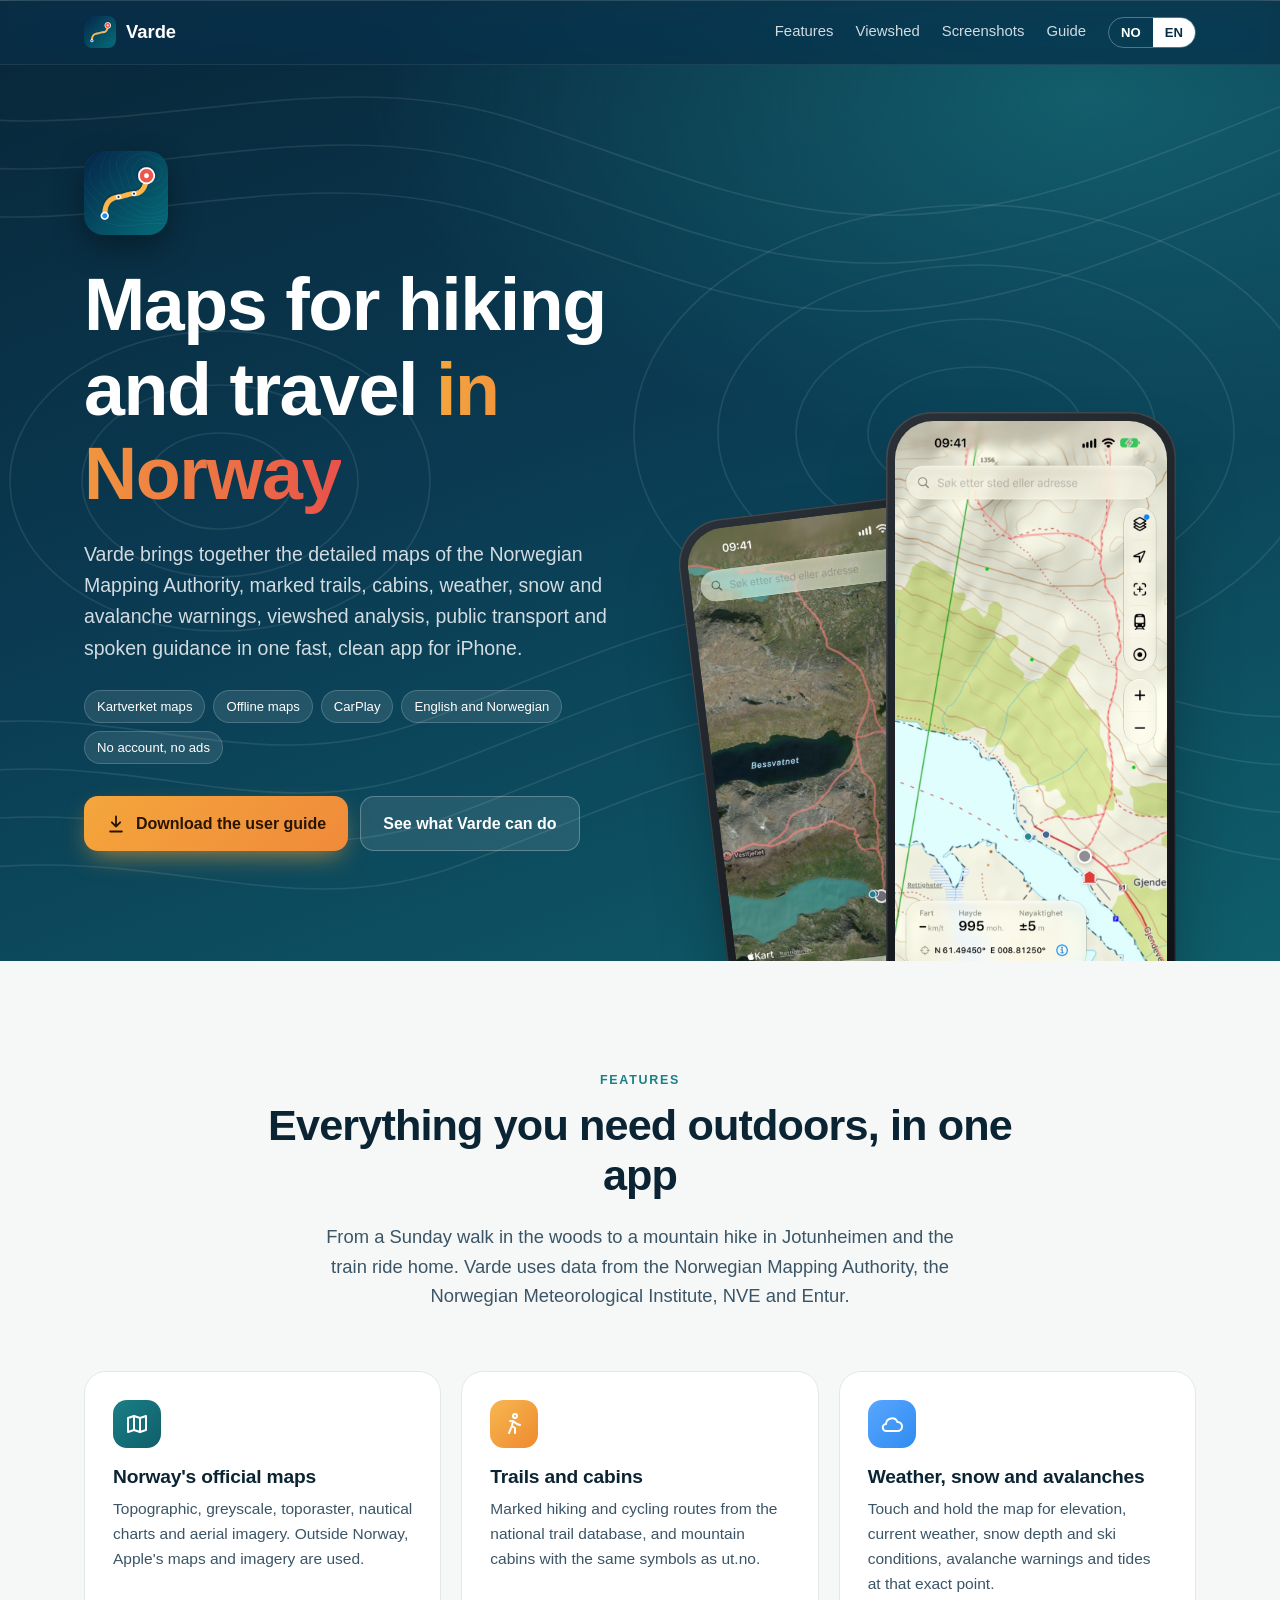
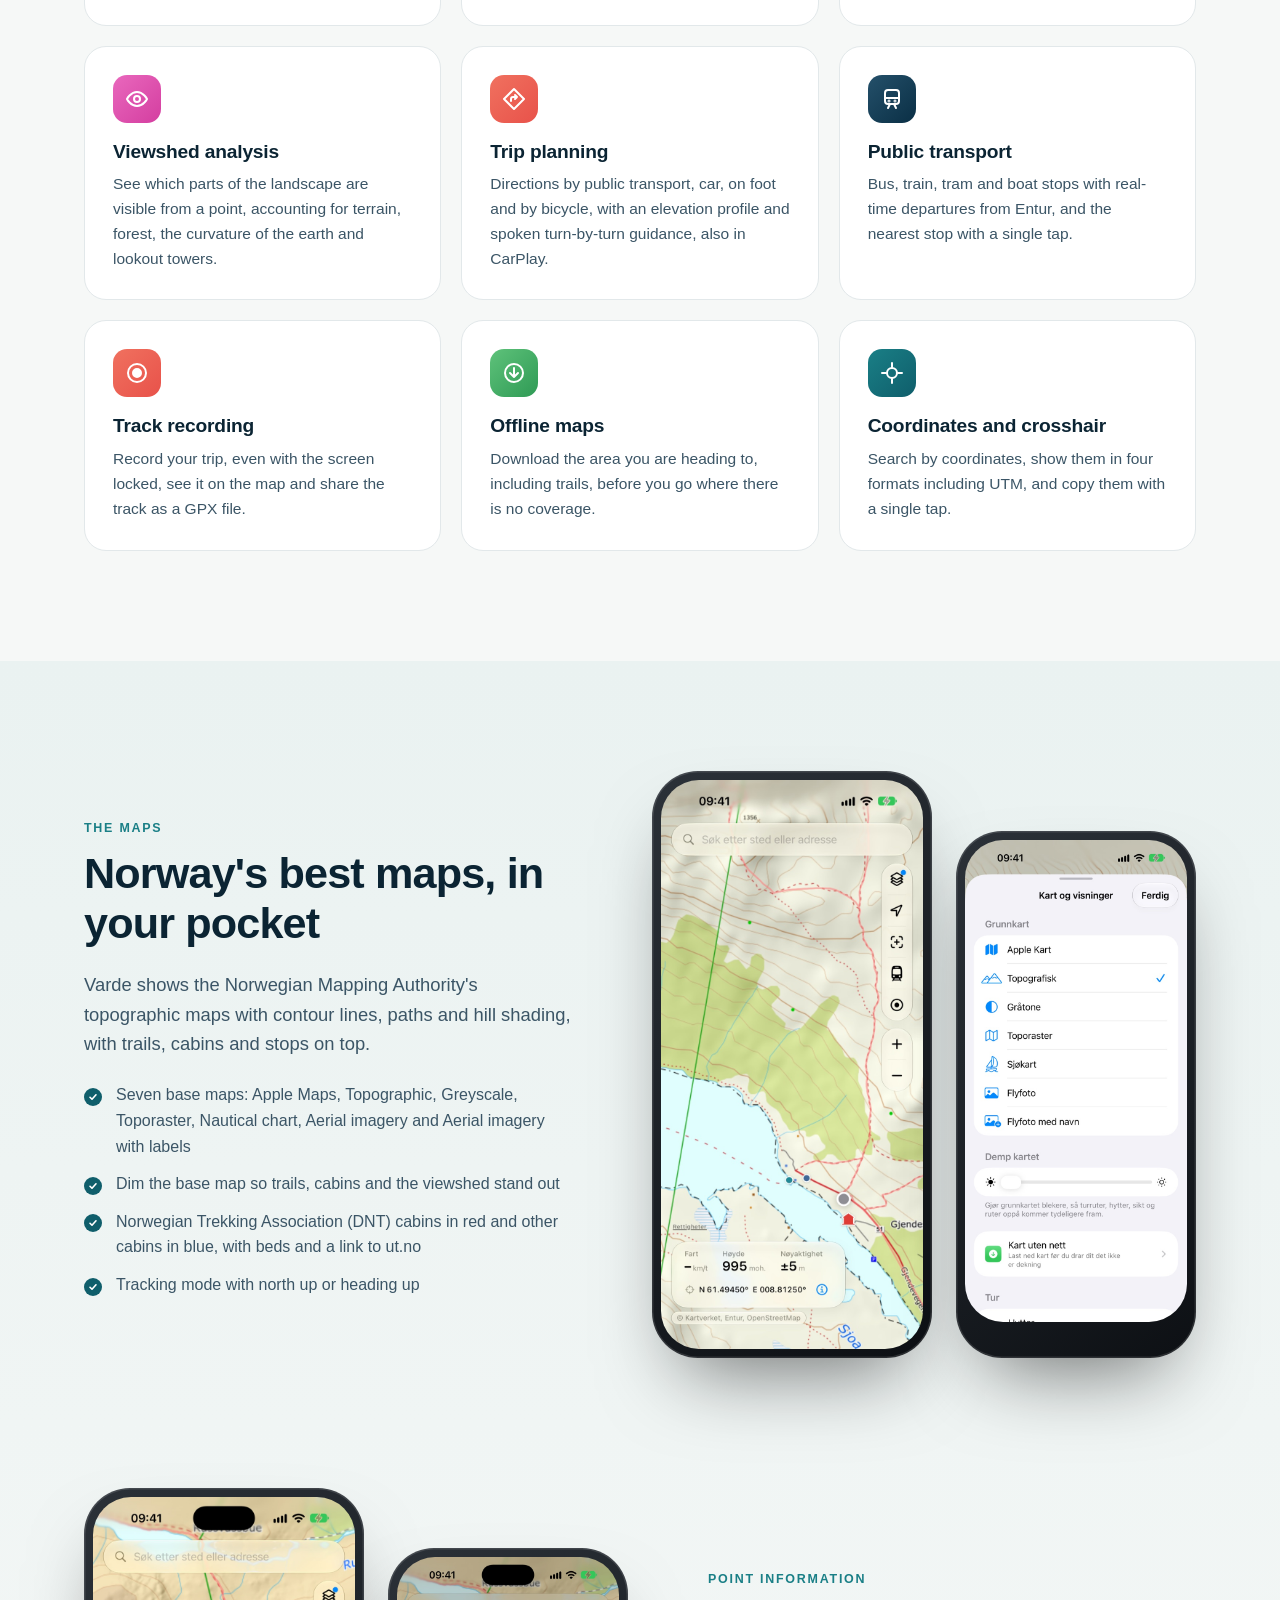
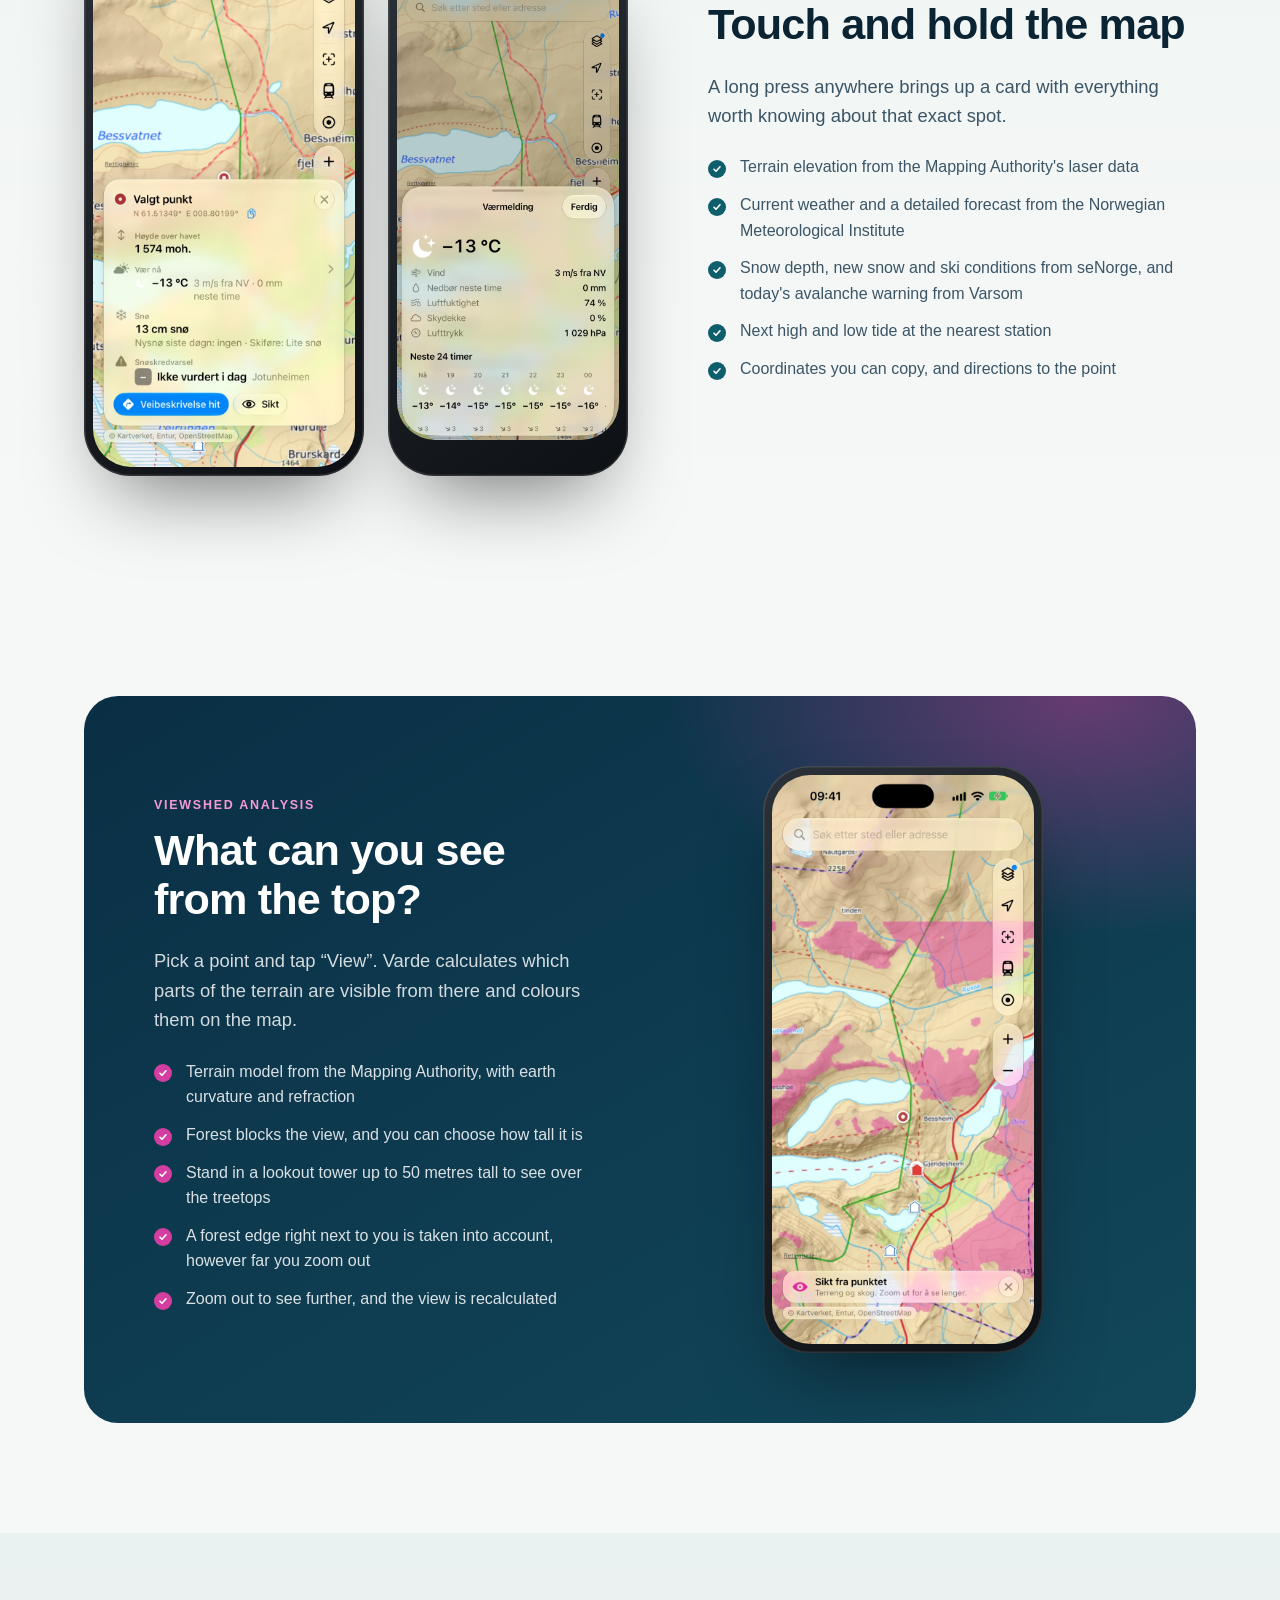
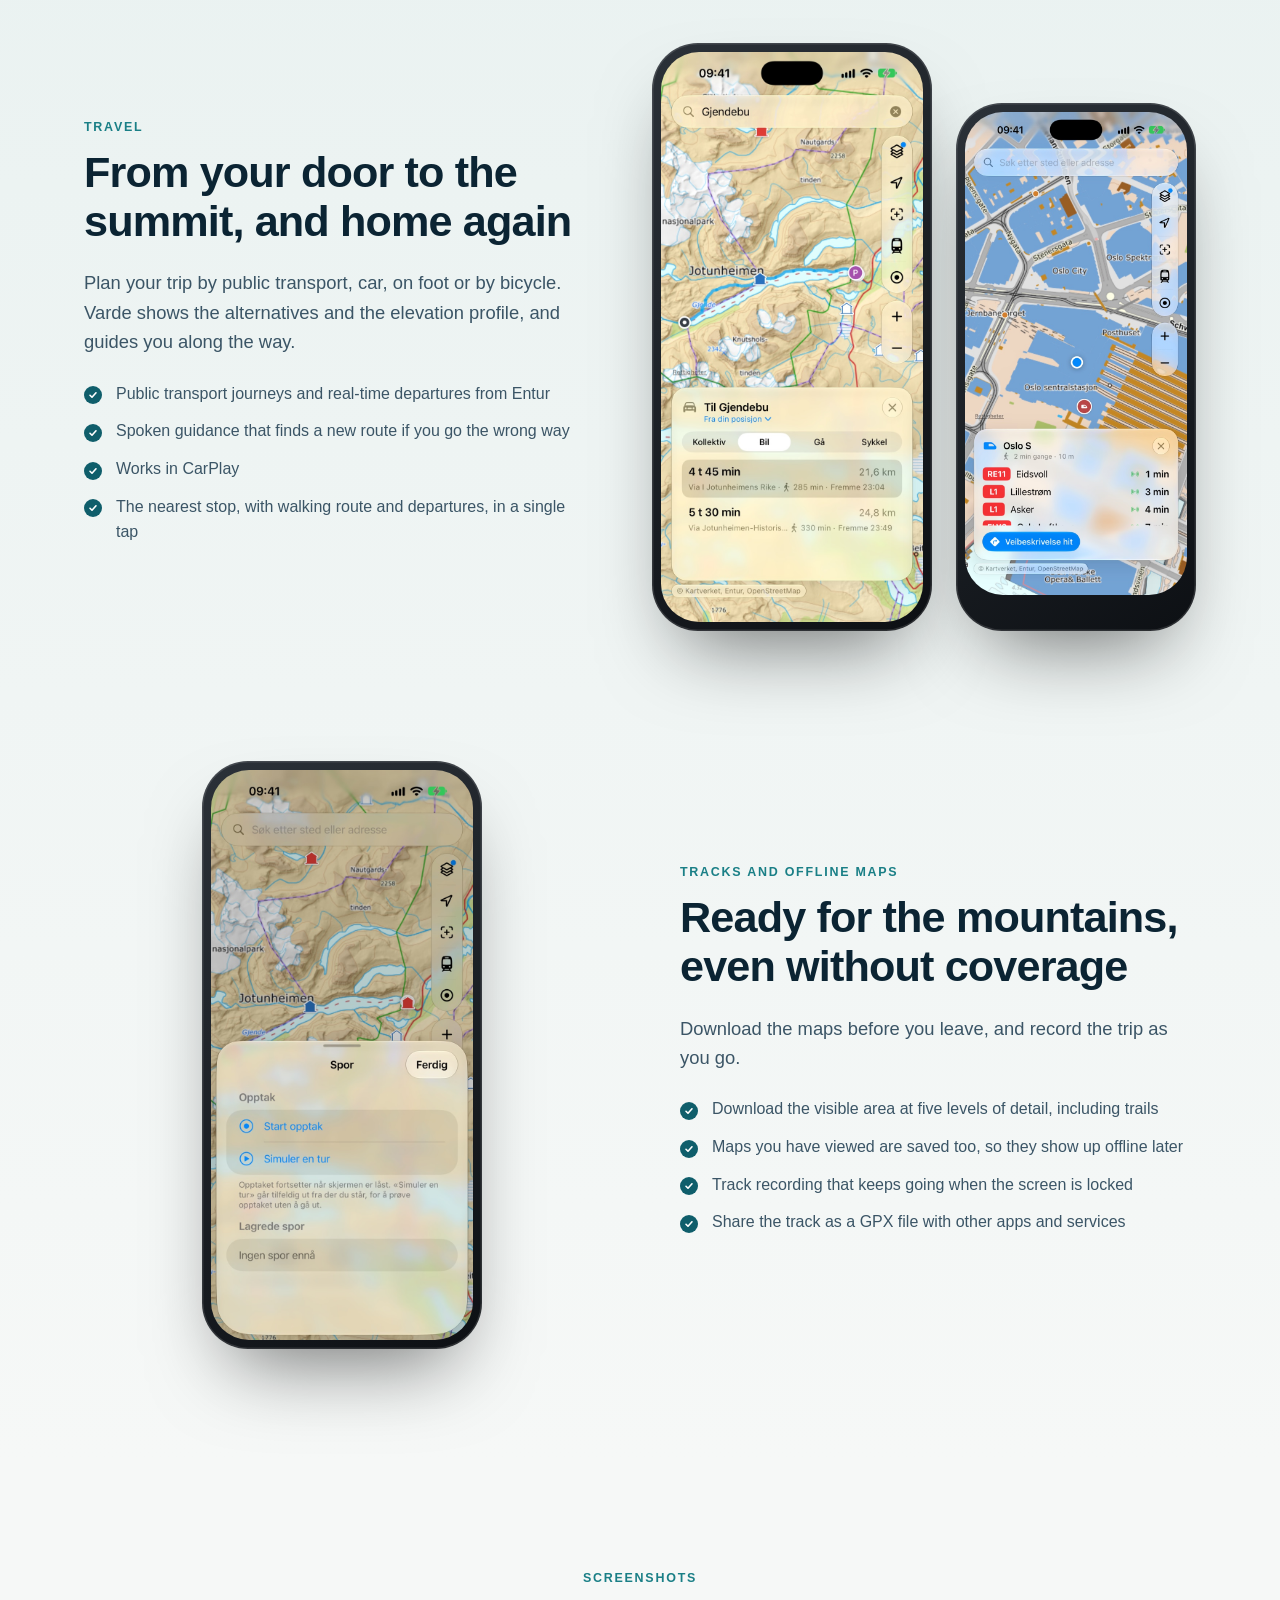
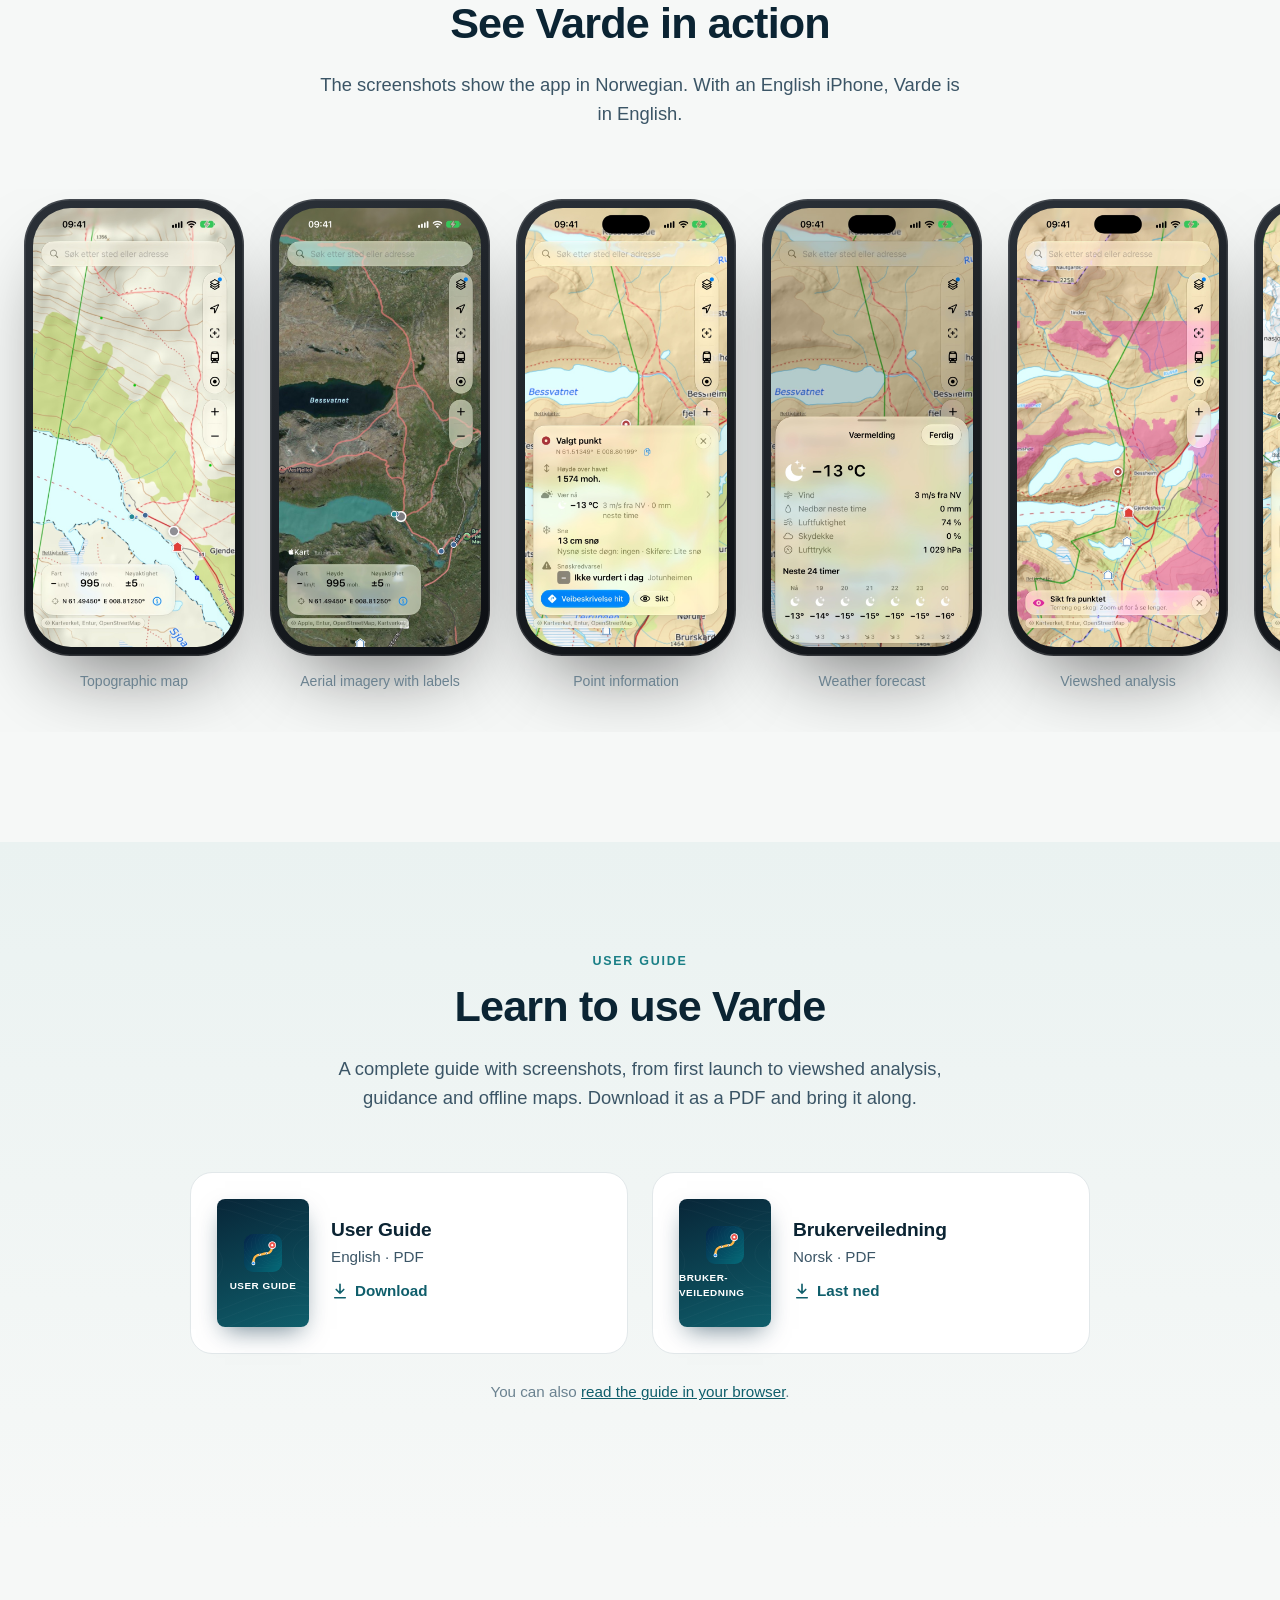
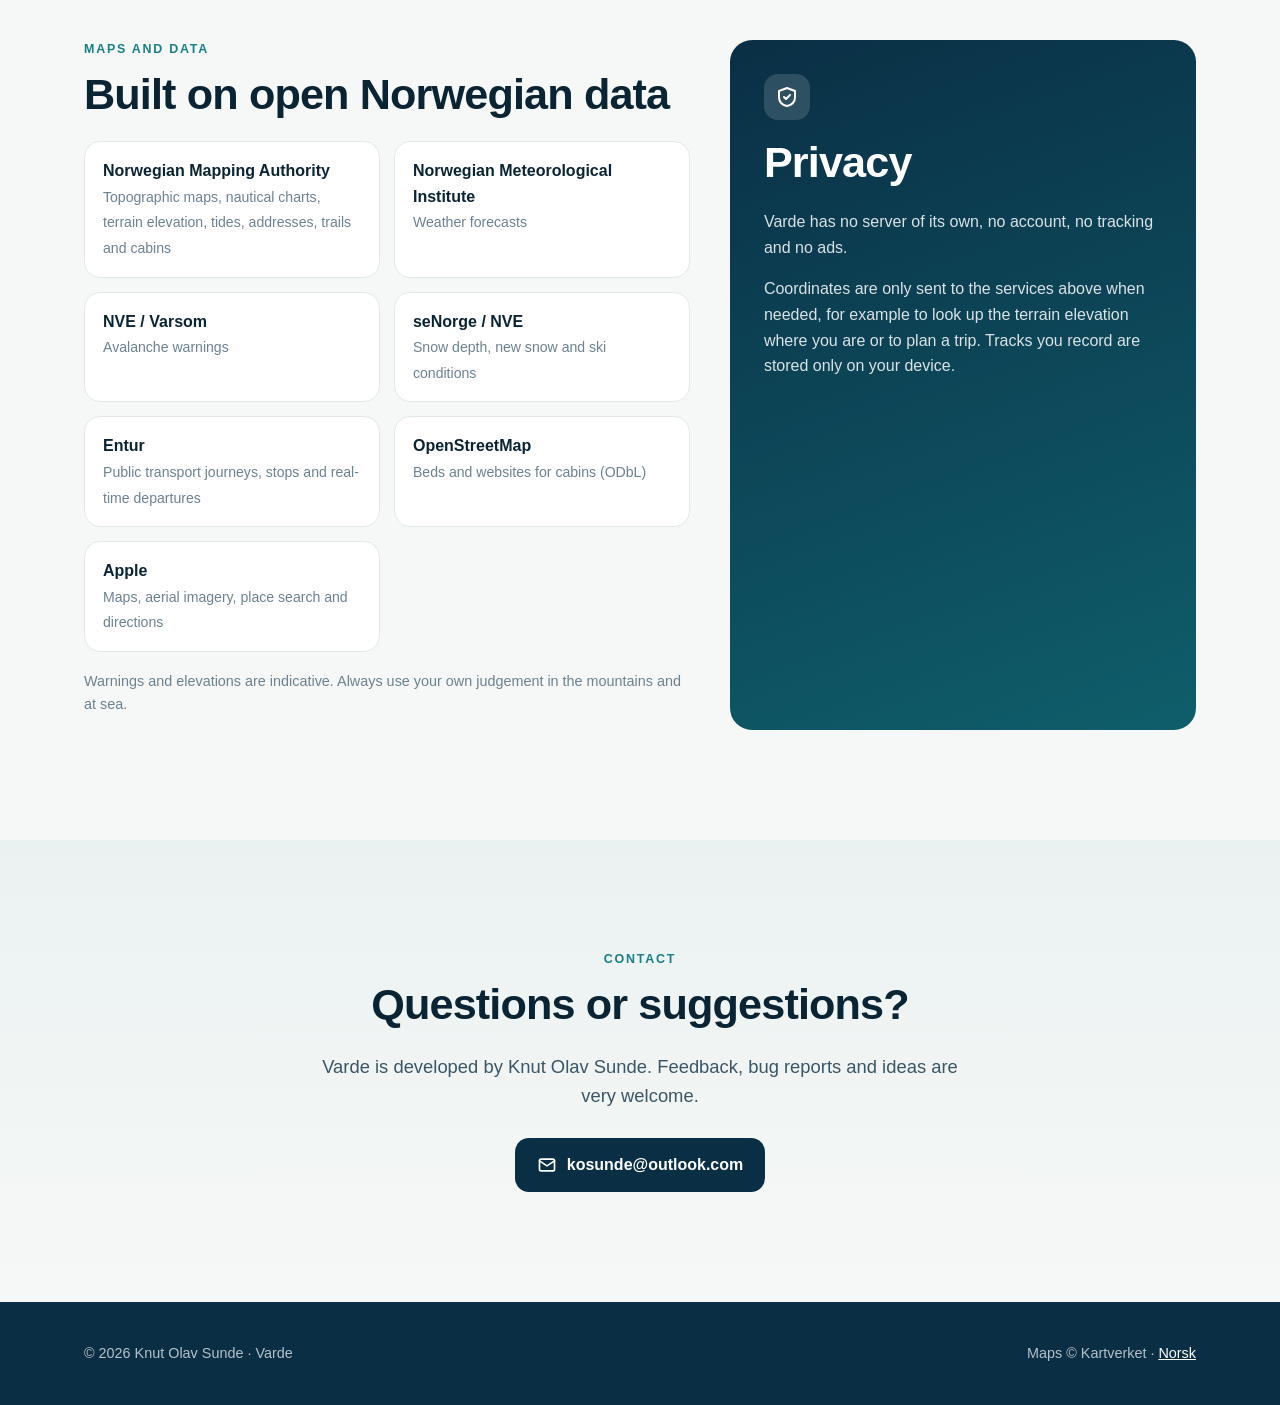
==== en/index.html @ a9fc6cce "Nettside for Varde med norsk og engelsk side og brukerveiledninger i PDF Co-Authored-By: Claude Opus" ====
<!doctype html>
<html lang="en">
<head>
  <meta charset="utf-8">
  <meta name="viewport" content="width=device-width, initial-scale=1">
  <title>Varde – maps for hiking and travel in Norway</title>
  <meta name="description" content="Varde is a map app for iPhone with the Norwegian Mapping Authority's topographic maps, trails, cabins, weather, snow, viewshed analysis, trip planning, track recording and offline maps.">
  <meta property="og:title" content="Varde – maps for hiking and travel in Norway">
  <meta property="og:description" content="Topographic maps, trails, cabins, weather, snow, viewshed analysis and trip planning in one app.">
  <meta property="og:image" content="../assets/screens/map.jpg">
  <link rel="icon" href="../assets/icon-256.png">
  <link rel="apple-touch-icon" href="../assets/icon-256.png">
  <link rel="alternate" hreflang="nb" href="../">
  <link rel="alternate" hreflang="en" href="./">
  <link rel="stylesheet" href="../assets/style.css">
</head>
<body>

<nav class="nav">
  <div class="wrap">
    <a class="brand" href="#top"><img src="../assets/icon-256.png" alt="">Varde</a>
    <div class="nav-links">
      <a href="#features">Features</a>
      <a href="#viewshed">Viewshed</a>
      <a href="#screens">Screenshots</a>
      <a href="#guide" class="keep">Guide</a>
      <span class="lang" aria-label="Language"><a href="../" lang="nb" style="color:#fff;text-decoration:none">NO</a><span>EN</span></span>
    </div>
  </div>
</nav>

<header class="hero" id="top">
  <div class="wrap">
    <div class="hero-text">
      <img class="hero-icon" src="../assets/icon-256.png" alt="The Varde icon">
      <h1>Maps for hiking and travel <span class="accent">in Norway</span></h1>
      <p class="lead">Varde brings together the detailed maps of the Norwegian Mapping Authority, marked trails, cabins, weather, snow and avalanche warnings, viewshed analysis, public transport and spoken guidance in one fast, clean app for iPhone.</p>
      <div class="badges">
        <span class="badge">Kartverket maps</span><span class="badge">Offline maps</span><span class="badge">CarPlay</span><span class="badge">English and Norwegian</span><span class="badge">No account, no ads</span>
      </div>
      <div class="buttons">
        <a class="btn btn-primary" href="../guide/Varde-user-guide.pdf" download>
          <svg viewBox="0 0 24 24" fill="none" stroke="currentColor" stroke-width="2.2" stroke-linecap="round" stroke-linejoin="round"><path d="M12 3v12M7 10l5 5 5-5M5 21h14"/></svg>
          Download the user guide
        </a>
        <a class="btn btn-ghost" href="#features">See what Varde can do</a>
      </div>
    </div>
    <div class="hero-phones" aria-hidden="true">
      <div class="phone"><img src="../assets/screens/aerial.jpg" alt=""></div>
      <div class="phone"><img src="../assets/screens/map.jpg" alt=""></div>
    </div>
  </div>
</header>

<main>

<section id="features">
  <div class="wrap">
    <div class="section-head reveal">
      <div class="eyebrow">Features</div>
      <h2>Everything you need outdoors, in one app</h2>
      <p class="lead">From a Sunday walk in the woods to a mountain hike in Jotunheimen and the train ride home. Varde uses data from the Norwegian Mapping Authority, the Norwegian Meteorological Institute, NVE and Entur.</p>
    </div>
    <div class="features">
      <div class="feature reveal">
        <div class="ico c-teal"><svg viewBox="0 0 24 24" fill="none" stroke="currentColor" stroke-width="2" stroke-linecap="round" stroke-linejoin="round"><path d="M9 4 3 6v14l6-2 6 2 6-2V4l-6 2-6-2z"/><path d="M9 4v14M15 6v14"/></svg></div>
        <h3>Norway's official maps</h3>
        <p>Topographic, greyscale, toporaster, nautical charts and aerial imagery. Outside Norway, Apple's maps and imagery are used.</p>
      </div>
      <div class="feature reveal">
        <div class="ico c-orange"><svg viewBox="0 0 24 24" fill="none" stroke="currentColor" stroke-width="2" stroke-linecap="round" stroke-linejoin="round"><circle cx="13" cy="4" r="2"/><path d="m7 21 3-7 3 2v5M10 14l1-5 4 3 3 1M8 9l3 0"/></svg></div>
        <h3>Trails and cabins</h3>
        <p>Marked hiking and cycling routes from the national trail database, and mountain cabins with the same symbols as ut.no.</p>
      </div>
      <div class="feature reveal">
        <div class="ico c-blue"><svg viewBox="0 0 24 24" fill="none" stroke="currentColor" stroke-width="2" stroke-linecap="round" stroke-linejoin="round"><path d="M17.5 19a4.5 4.5 0 0 0 0-9 6 6 0 0 0-11.5 2A3.5 3.5 0 0 0 6.5 19z"/></svg></div>
        <h3>Weather, snow and avalanches</h3>
        <p>Touch and hold the map for elevation, current weather, snow depth and ski conditions, avalanche warnings and tides at that exact point.</p>
      </div>
      <div class="feature reveal">
        <div class="ico c-magenta"><svg viewBox="0 0 24 24" fill="none" stroke="currentColor" stroke-width="2" stroke-linecap="round" stroke-linejoin="round"><path d="M2 12s3.5-7 10-7 10 7 10 7-3.5 7-10 7S2 12 2 12z"/><circle cx="12" cy="12" r="3"/></svg></div>
        <h3>Viewshed analysis</h3>
        <p>See which parts of the landscape are visible from a point, accounting for terrain, forest, the curvature of the earth and lookout towers.</p>
      </div>
      <div class="feature reveal">
        <div class="ico c-coral"><svg viewBox="0 0 24 24" fill="none" stroke="currentColor" stroke-width="2" stroke-linecap="round" stroke-linejoin="round"><path d="M12 2 2 12l10 10 10-10z"/><path d="M9 14v-2a2 2 0 0 1 2-2h4M13 8l2 2-2 2"/></svg></div>
        <h3>Trip planning</h3>
        <p>Directions by public transport, car, on foot and by bicycle, with an elevation profile and spoken turn-by-turn guidance, also in CarPlay.</p>
      </div>
      <div class="feature reveal">
        <div class="ico c-deep"><svg viewBox="0 0 24 24" fill="none" stroke="currentColor" stroke-width="2" stroke-linecap="round" stroke-linejoin="round"><rect x="5" y="3" width="14" height="14" rx="3"/><path d="M5 11h14M8 21l2-4M16 21l-2-4"/><circle cx="9" cy="14" r=".5"/><circle cx="15" cy="14" r=".5"/></svg></div>
        <h3>Public transport</h3>
        <p>Bus, train, tram and boat stops with real-time departures from Entur, and the nearest stop with a single tap.</p>
      </div>
      <div class="feature reveal">
        <div class="ico c-coral"><svg viewBox="0 0 24 24" fill="none" stroke="currentColor" stroke-width="2" stroke-linecap="round" stroke-linejoin="round"><circle cx="12" cy="12" r="9"/><circle cx="12" cy="12" r="4" fill="currentColor"/></svg></div>
        <h3>Track recording</h3>
        <p>Record your trip, even with the screen locked, see it on the map and share the track as a GPX file.</p>
      </div>
      <div class="feature reveal">
        <div class="ico c-green"><svg viewBox="0 0 24 24" fill="none" stroke="currentColor" stroke-width="2" stroke-linecap="round" stroke-linejoin="round"><circle cx="12" cy="12" r="9"/><path d="M12 7v9M8 12l4 4 4-4"/></svg></div>
        <h3>Offline maps</h3>
        <p>Download the area you are heading to, including trails, before you go where there is no coverage.</p>
      </div>
      <div class="feature reveal">
        <div class="ico c-teal"><svg viewBox="0 0 24 24" fill="none" stroke="currentColor" stroke-width="2" stroke-linecap="round" stroke-linejoin="round"><path d="M12 2v4M12 18v4M2 12h4M18 12h4"/><circle cx="12" cy="12" r="5"/></svg></div>
        <h3>Coordinates and crosshair</h3>
        <p>Search by coordinates, show them in four formats including UTM, and copy them with a single tap.</p>
      </div>
    </div>
  </div>
</section>

<section class="tint">
  <div class="wrap">
    <div class="showcase reveal">
      <div>
        <div class="eyebrow">The maps</div>
        <h2>Norway's best maps, in your pocket</h2>
        <p class="lead">Varde shows the Norwegian Mapping Authority's topographic maps with contour lines, paths and hill shading, with trails, cabins and stops on top.</p>
        <ul>
          <li>Seven base maps: Apple Maps, Topographic, Greyscale, Toporaster, Nautical chart, Aerial imagery and Aerial imagery with labels</li>
          <li>Dim the base map so trails, cabins and the viewshed stand out</li>
          <li>Norwegian Trekking Association (DNT) cabins in red and other cabins in blue, with beds and a link to ut.no</li>
          <li>Tracking mode with north up or heading up</li>
        </ul>
      </div>
      <div class="showcase-media">
        <div class="phone"><img src="../assets/screens/map.jpg" alt="Topographic map of Gjende and Besseggen with trails and cabins" loading="lazy"></div>
        <div class="phone small"><img src="../assets/screens/settings.jpg" alt="Maps and views with the choice of base map" loading="lazy"></div>
      </div>
    </div>

    <div class="showcase flip reveal">
      <div>
        <div class="eyebrow">Point information</div>
        <h2>Touch and hold the map</h2>
        <p class="lead">A long press anywhere brings up a card with everything worth knowing about that exact spot.</p>
        <ul>
          <li>Terrain elevation from the Mapping Authority's laser data</li>
          <li>Current weather and a detailed forecast from the Norwegian Meteorological Institute</li>
          <li>Snow depth, new snow and ski conditions from seNorge, and today's avalanche warning from Varsom</li>
          <li>Next high and low tide at the nearest station</li>
          <li>Coordinates you can copy, and directions to the point</li>
        </ul>
      </div>
      <div class="showcase-media">
        <div class="phone"><img src="../assets/screens/infocard.jpg" alt="Info card for a summit with elevation, weather and snow" loading="lazy"></div>
        <div class="phone small"><img src="../assets/screens/forecast.jpg" alt="Detailed weather forecast" loading="lazy"></div>
      </div>
    </div>
  </div>
</section>

<section id="viewshed">
  <div class="wrap">
    <div class="spotlight reveal">
      <div class="showcase">
        <div>
          <div class="eyebrow">Viewshed analysis</div>
          <h2>What can you see from the top?</h2>
          <p class="lead">Pick a point and tap “View”. Varde calculates which parts of the terrain are visible from there and colours them on the map.</p>
          <ul>
            <li>Terrain model from the Mapping Authority, with earth curvature and refraction</li>
            <li>Forest blocks the view, and you can choose how tall it is</li>
            <li>Stand in a lookout tower up to 50 metres tall to see over the treetops</li>
            <li>A forest edge right next to you is taken into account, however far you zoom out</li>
            <li>Zoom out to see further, and the view is recalculated</li>
          </ul>
        </div>
        <div class="showcase-media">
          <div class="phone"><img src="../assets/screens/viewshed.jpg" alt="Viewshed from a summit by Gjende, visible area in magenta" loading="lazy"></div>
        </div>
      </div>
    </div>
  </div>
</section>

<section class="tint">
  <div class="wrap">
    <div class="showcase reveal">
      <div>
        <div class="eyebrow">Travel</div>
        <h2>From your door to the summit, and home again</h2>
        <p class="lead">Plan your trip by public transport, car, on foot or by bicycle. Varde shows the alternatives and the elevation profile, and guides you along the way.</p>
        <ul>
          <li>Public transport journeys and real-time departures from Entur</li>
          <li>Spoken guidance that finds a new route if you go the wrong way</li>
          <li>Works in CarPlay</li>
          <li>The nearest stop, with walking route and departures, in a single tap</li>
        </ul>
      </div>
      <div class="showcase-media">
        <div class="phone"><img src="../assets/screens/trip.jpg" alt="Directions to Gjendebu with two alternatives" loading="lazy"></div>
        <div class="phone small"><img src="../assets/screens/transit.jpg" alt="Real-time departures from Oslo Central Station" loading="lazy"></div>
      </div>
    </div>

    <div class="showcase flip reveal">
      <div>
        <div class="eyebrow">Tracks and offline maps</div>
        <h2>Ready for the mountains, even without coverage</h2>
        <p class="lead">Download the maps before you leave, and record the trip as you go.</p>
        <ul>
          <li>Download the visible area at five levels of detail, including trails</li>
          <li>Maps you have viewed are saved too, so they show up offline later</li>
          <li>Track recording that keeps going when the screen is locked</li>
          <li>Share the track as a GPX file with other apps and services</li>
        </ul>
      </div>
      <div class="showcase-media">
        <div class="phone"><img src="../assets/screens/tracks.jpg" alt="Tracks with recording and saved tracks" loading="lazy"></div>
      </div>
    </div>
  </div>
</section>

<section id="screens">
  <div class="section-head reveal wrap">
    <div class="eyebrow">Screenshots</div>
    <h2>See Varde in action</h2>
    <p class="lead">The screenshots show the app in Norwegian. With an English iPhone, Varde is in English.</p>
  </div>
  <div class="gallery">
    <figure><div class="phone"><img src="../assets/screens/map.jpg" alt="" loading="lazy"></div><figcaption>Topographic map</figcaption></figure>
    <figure><div class="phone"><img src="../assets/screens/aerial.jpg" alt="" loading="lazy"></div><figcaption>Aerial imagery with labels</figcaption></figure>
    <figure><div class="phone"><img src="../assets/screens/infocard.jpg" alt="" loading="lazy"></div><figcaption>Point information</figcaption></figure>
    <figure><div class="phone"><img src="../assets/screens/forecast.jpg" alt="" loading="lazy"></div><figcaption>Weather forecast</figcaption></figure>
    <figure><div class="phone"><img src="../assets/screens/viewshed.jpg" alt="" loading="lazy"></div><figcaption>Viewshed analysis</figcaption></figure>
    <figure><div class="phone"><img src="../assets/screens/trip.jpg" alt="" loading="lazy"></div><figcaption>Directions</figcaption></figure>
    <figure><div class="phone"><img src="../assets/screens/transit.jpg" alt="" loading="lazy"></div><figcaption>Real-time departures</figcaption></figure>
    <figure><div class="phone"><img src="../assets/screens/tracks.jpg" alt="" loading="lazy"></div><figcaption>Tracks</figcaption></figure>
    <figure><div class="phone"><img src="../assets/screens/settings.jpg" alt="" loading="lazy"></div><figcaption>Maps and views</figcaption></figure>
  </div>
</section>

<section id="guide" class="tint">
  <div class="wrap">
    <div class="section-head reveal">
      <div class="eyebrow">User guide</div>
      <h2>Learn to use Varde</h2>
      <p class="lead">A complete guide with screenshots, from first launch to viewshed analysis, guidance and offline maps. Download it as a PDF and bring it along.</p>
    </div>
    <div class="guides reveal">
      <a class="guide-card" href="../guide/Varde-user-guide.pdf" download>
        <div class="guide-cover"><img src="../assets/icon-256.png" alt="">USER GUIDE</div>
        <div>
          <h3>User Guide</h3>
          <p>English · PDF</p>
          <span class="dl"><svg viewBox="0 0 24 24" fill="none" stroke="currentColor" stroke-width="2.2" stroke-linecap="round" stroke-linejoin="round"><path d="M12 3v12M7 10l5 5 5-5M5 21h14"/></svg>Download</span>
        </div>
      </a>
      <a class="guide-card" href="../guide/Varde-brukerveiledning.pdf" download lang="nb">
        <div class="guide-cover"><img src="../assets/icon-256.png" alt="">BRUKER&shy;VEILEDNING</div>
        <div>
          <h3>Brukerveiledning</h3>
          <p>Norsk · PDF</p>
          <span class="dl"><svg viewBox="0 0 24 24" fill="none" stroke="currentColor" stroke-width="2.2" stroke-linecap="round" stroke-linejoin="round"><path d="M12 3v12M7 10l5 5 5-5M5 21h14"/></svg>Last ned</span>
        </div>
      </a>
    </div>
    <p class="guide-online">You can also <a href="../guide/user-guide.html">read the guide in your browser</a>.</p>
  </div>
</section>

<section>
  <div class="wrap split">
    <div class="reveal">
      <div class="eyebrow">Maps and data</div>
      <h2>Built on open Norwegian data</h2>
      <div class="sources">
        <a class="source" href="https://www.kartverket.no/en"><strong>Norwegian Mapping Authority</strong><span>Topographic maps, nautical charts, terrain elevation, tides, addresses, trails and cabins</span></a>
        <a class="source" href="https://www.met.no/en"><strong>Norwegian Meteorological Institute</strong><span>Weather forecasts</span></a>
        <a class="source" href="https://www.varsom.no/en/"><strong>NVE / Varsom</strong><span>Avalanche warnings</span></a>
        <a class="source" href="https://www.senorge.no"><strong>seNorge / NVE</strong><span>Snow depth, new snow and ski conditions</span></a>
        <a class="source" href="https://www.entur.no"><strong>Entur</strong><span>Public transport journeys, stops and real-time departures</span></a>
        <a class="source" href="https://www.openstreetmap.org/copyright"><strong>OpenStreetMap</strong><span>Beds and websites for cabins (ODbL)</span></a>
        <a class="source" href="https://www.apple.com/legal/internet-services/maps/"><strong>Apple</strong><span>Maps, aerial imagery, place search and directions</span></a>
      </div>
      <p class="note">Warnings and elevations are indicative. Always use your own judgement in the mountains and at sea.</p>
    </div>
    <div class="privacy reveal">
      <div class="shield"><svg viewBox="0 0 24 24" fill="none" stroke="currentColor" stroke-width="2" stroke-linecap="round" stroke-linejoin="round"><path d="M12 3 4 6v6c0 5 3.5 8 8 9 4.5-1 8-4 8-9V6z"/><path d="m9 12 2 2 4-4"/></svg></div>
      <h2>Privacy</h2>
      <p>Varde has no server of its own, no account, no tracking and no ads.</p>
      <p>Coordinates are only sent to the services above when needed, for example to look up the terrain elevation where you are or to plan a trip. Tracks you record are stored only on your device.</p>
    </div>
  </div>
</section>

<section class="tint contact">
  <div class="wrap reveal">
    <div class="eyebrow">Contact</div>
    <h2>Questions or suggestions?</h2>
    <p class="lead" style="margin:0 auto">Varde is developed by Knut Olav Sunde. Feedback, bug reports and ideas are very welcome.</p>
    <div class="buttons">
      <a class="btn btn-dark" href="mailto:kosunde@outlook.com?subject=Varde">
        <svg viewBox="0 0 24 24" fill="none" stroke="currentColor" stroke-width="2" stroke-linecap="round" stroke-linejoin="round"><rect x="3" y="5" width="18" height="14" rx="2"/><path d="m3 7 9 6 9-6"/></svg>
        kosunde@outlook.com
      </a>
    </div>
  </div>
</section>

</main>

<footer>
  <div class="wrap">
    <span>© 2026 Knut Olav Sunde · Varde</span>
    <span>Maps © Kartverket · <a href="../">Norsk</a></span>
  </div>
</footer>

<script>
  // Fades the sections in as they scroll into view
  const observer = new IntersectionObserver(entries => {
    for (const entry of entries) {
      if (entry.isIntersecting) { entry.target.classList.add('visible'); observer.unobserve(entry.target); }
    }
  }, { threshold: 0.12 });
  document.querySelectorAll('.reveal').forEach(el => observer.observe(el));
</script>
</body>
</html>
---- assets/style.css ----
/* Varde – nettside. Fargene er hentet fra appikonet. */
:root {
  --ink: #0b2433;
  --ink-soft: #3b5566;
  --muted: #6b8290;
  --deep: #0a2f45;
  --teal: #0f5e6b;
  --teal-light: #1a7f86;
  --orange: #f4a63c;
  --coral: #e8524a;
  --blue: #2f8cf0;
  --magenta: #d43ea0;
  --paper: #f6f8f7;
  --card: #ffffff;
  --line: #e2e8ea;
  --radius: 22px;
  --shadow: 0 18px 50px -18px rgba(10, 47, 69, 0.35);
  --max: 1160px;
  color-scheme: light;
}

* { box-sizing: border-box; }
html { scroll-behavior: smooth; }
body {
  margin: 0;
  font-family: -apple-system, BlinkMacSystemFont, "SF Pro Text", "Segoe UI", Inter, Roboto, "Helvetica Neue", Arial, sans-serif;
  color: var(--ink);
  background: var(--paper);
  line-height: 1.6;
  -webkit-font-smoothing: antialiased;
}
img { max-width: 100%; display: block; }
a { color: var(--teal); }
h1, h2, h3 { font-family: -apple-system, BlinkMacSystemFont, "SF Pro Display", "Segoe UI", Inter, sans-serif; line-height: 1.15; letter-spacing: -0.02em; margin: 0 0 0.5em; }
h2 { font-size: clamp(1.9rem, 3.4vw, 2.7rem); }
h3 { font-size: 1.2rem; letter-spacing: -0.01em; }
p { margin: 0 0 1em; }
.wrap { max-width: var(--max); margin: 0 auto; padding: 0 24px; }
.eyebrow { text-transform: uppercase; letter-spacing: 0.14em; font-size: 0.78rem; font-weight: 700; color: var(--teal-light); margin-bottom: 0.8em; }
.lead { font-size: 1.15rem; color: var(--ink-soft); max-width: 640px; }

/* Navigasjon */
.nav {
  position: sticky; top: 0; z-index: 10;
  backdrop-filter: saturate(180%) blur(18px);
  -webkit-backdrop-filter: saturate(180%) blur(18px);
  background: rgba(10, 47, 69, 0.72);
  border-bottom: 1px solid rgba(255, 255, 255, 0.08);
}
.nav .wrap { display: flex; align-items: center; gap: 28px; height: 64px; }
.brand { display: flex; align-items: center; gap: 10px; color: #fff; text-decoration: none; font-weight: 700; font-size: 1.15rem; }
.brand img { width: 32px; height: 32px; border-radius: 8px; }
.nav-links { display: flex; gap: 22px; margin-left: auto; align-items: center; }
.nav-links a { color: rgba(255, 255, 255, 0.82); text-decoration: none; font-size: 0.93rem; font-weight: 500; }
.nav-links a:hover { color: #fff; }
.lang { display: inline-flex; border: 1px solid rgba(255, 255, 255, 0.3); border-radius: 999px; overflow: hidden; }
.lang a, .lang span { padding: 4px 12px; font-size: 0.82rem; font-weight: 600; }
.lang span { background: #fff; color: var(--deep); }
@media (max-width: 760px) { .nav-links > a:not(.keep) { display: none; } }

/* Toppseksjon */
.hero {
  position: relative; overflow: hidden; color: #fff;
  background:
    url("contours.svg") center / cover no-repeat,
    radial-gradient(1200px 600px at 85% 10%, rgba(26, 127, 134, 0.55), transparent 60%),
    linear-gradient(160deg, #082638 0%, #0a3a52 45%, #0f5e6b 100%);
  margin-top: -64px; padding: 150px 0 0;
}
.hero .wrap { display: grid; grid-template-columns: 1.05fr 0.95fr; gap: 40px; align-items: end; }
.hero .wrap > * { min-width: 0; }
.hero h1 { font-size: clamp(2.6rem, 6vw, 4.6rem); margin-bottom: 0.3em; }
.hero h1 .accent { background: linear-gradient(90deg, var(--orange), var(--coral)); -webkit-background-clip: text; background-clip: text; color: transparent; }
.hero .lead { color: rgba(255, 255, 255, 0.82); font-size: 1.22rem; }
.hero-text { padding-bottom: 110px; }
.hero-icon { width: 84px; height: 84px; border-radius: 20px; box-shadow: 0 12px 30px rgba(0, 0, 0, 0.35); margin-bottom: 28px; }
.badges { display: flex; flex-wrap: wrap; gap: 8px; margin: 26px 0 32px; }
.badge { font-size: 0.82rem; padding: 5px 12px; border-radius: 999px; background: rgba(255, 255, 255, 0.1); border: 1px solid rgba(255, 255, 255, 0.18); }
.buttons { display: flex; flex-wrap: wrap; gap: 12px; }
.btn {
  display: inline-flex; align-items: center; gap: 10px; padding: 14px 22px; border-radius: 14px;
  font-weight: 650; text-decoration: none; font-size: 1rem; transition: transform 0.15s ease, box-shadow 0.15s ease;
}
.btn:hover { transform: translateY(-2px); }
.btn svg { width: 20px; height: 20px; flex: none; }
.btn-primary { background: linear-gradient(135deg, var(--orange), #f08a3a); color: #2a1500; box-shadow: 0 10px 26px -8px rgba(244, 166, 60, 0.7); }
.btn-ghost { background: rgba(255, 255, 255, 0.1); color: #fff; border: 1px solid rgba(255, 255, 255, 0.25); }
.btn-dark { background: var(--deep); color: #fff; }
.hero-phones { position: relative; height: 560px; }
.hero-phones .phone { position: absolute; bottom: -60px; width: 270px; }
.hero-phones .phone:nth-child(1) { left: 4%; transform: rotate(-7deg); bottom: -110px; }
.hero-phones .phone:nth-child(2) { right: 4%; width: 290px; z-index: 2; }
@media (max-width: 900px) {
  .hero .wrap { grid-template-columns: 1fr; }
  .hero-text { padding-bottom: 20px; }
  .hero-phones { height: 440px; }
  .hero-phones .phone { width: 210px; }
  .hero-phones .phone:nth-child(2) { width: 230px; right: 8%; }
}

/* Telefonramme rundt skjermbildene */
.phone {
  border-radius: 46px; padding: 9px; background: linear-gradient(145deg, #2b3138, #0d1014);
  box-shadow: 0 40px 80px -30px rgba(0, 0, 0, 0.55), inset 0 0 0 1.5px rgba(255, 255, 255, 0.12);
}
.phone img { border-radius: 38px; width: 100%; aspect-ratio: 1206 / 2622; object-fit: cover; background: #dde5e3; }

/* Seksjoner */
section { padding: 110px 0; }
.section-head { text-align: center; max-width: 760px; margin: 0 auto 60px; }
.section-head .lead { margin: 0 auto; }

/* Funksjoner */
.features { display: grid; grid-template-columns: repeat(3, 1fr); gap: 20px; }
.feature {
  background: var(--card); border: 1px solid var(--line); border-radius: var(--radius); padding: 28px;
  transition: transform 0.2s ease, box-shadow 0.2s ease;
}
.feature:hover { transform: translateY(-4px); box-shadow: var(--shadow); }
.feature .ico { width: 48px; height: 48px; border-radius: 14px; display: grid; place-items: center; margin-bottom: 18px; color: #fff; }
.feature .ico svg { width: 24px; height: 24px; }
.feature p { color: var(--ink-soft); margin: 0; font-size: 0.97rem; }
.c-teal { background: linear-gradient(135deg, var(--teal-light), var(--teal)); }
.c-orange { background: linear-gradient(135deg, #f7b752, #ee8a2e); }
.c-coral { background: linear-gradient(135deg, #f0715f, var(--coral)); }
.c-blue { background: linear-gradient(135deg, #59a6ff, var(--blue)); }
.c-magenta { background: linear-gradient(135deg, #e968bd, var(--magenta)); }
.c-green { background: linear-gradient(135deg, #5ec27a, #2f9a55); }
.c-deep { background: linear-gradient(135deg, #24506a, var(--deep)); }
@media (max-width: 900px) { .features { grid-template-columns: 1fr 1fr; } }
@media (max-width: 600px) { .features { grid-template-columns: 1fr; } }

/* Utstilling: tekst og telefon side om side */
.showcase { display: grid; grid-template-columns: 1fr 1fr; gap: 80px; align-items: center; }
.showcase + .showcase { margin-top: 130px; }
.showcase.flip .showcase-media { order: -1; }
.showcase-media { display: flex; justify-content: center; gap: 24px; }
.showcase-media .phone { width: 280px; }
.showcase-media .phone.small { width: 240px; margin-top: 60px; }
.showcase ul { list-style: none; padding: 0; margin: 24px 0 0; }
.showcase li { position: relative; padding-left: 32px; margin-bottom: 12px; color: var(--ink-soft); }
.showcase li::before {
  content: ""; position: absolute; left: 0; top: 0.35em; width: 18px; height: 18px; border-radius: 50%;
  background: var(--teal) url("data:image/svg+xml,%3Csvg xmlns='http://www.w3.org/2000/svg' viewBox='0 0 24 24' fill='none' stroke='white' stroke-width='3.2' stroke-linecap='round' stroke-linejoin='round'%3E%3Cpath d='M6 12.5l4 4 8-9'/%3E%3C/svg%3E") center / 12px no-repeat;
}
.tint { background: linear-gradient(180deg, #eaf2f1 0%, var(--paper) 100%); }
@media (max-width: 900px) {
  .showcase { grid-template-columns: 1fr; gap: 40px; }
  .showcase.flip .showcase-media { order: 0; }
  .showcase-media .phone { width: 220px; }
  .showcase-media .phone.small { width: 190px; }
}

/* Siktanalyse fremhevet */
.spotlight {
  color: #fff; border-radius: 34px; padding: 70px; overflow: hidden; position: relative;
  background:
    radial-gradient(700px 400px at 90% 0%, rgba(212, 62, 160, 0.45), transparent 60%),
    linear-gradient(150deg, #0a2f45, #12475a);
}
.spotlight .showcase li { color: rgba(255, 255, 255, 0.85); }
.spotlight .showcase li::before { background-color: var(--magenta); }
.spotlight .lead { color: rgba(255, 255, 255, 0.82); }
.spotlight .eyebrow { color: #f59ad4; }
@media (max-width: 700px) { .spotlight { padding: 40px 24px; } }

/* Galleri */
.gallery { display: flex; gap: 26px; overflow-x: auto; padding: 10px 24px 40px; scroll-snap-type: x mandatory; scrollbar-width: thin; }
.gallery figure { margin: 0; flex: 0 0 220px; scroll-snap-align: center; }
.gallery figcaption { text-align: center; font-size: 0.88rem; color: var(--muted); margin-top: 14px; }

/* Brukerveiledning */
.guides { display: grid; grid-template-columns: 1fr 1fr; gap: 24px; max-width: 900px; margin: 0 auto; }
.guide-card {
  display: flex; gap: 22px; align-items: center; background: var(--card); border: 1px solid var(--line);
  border-radius: var(--radius); padding: 26px; text-decoration: none; color: inherit;
  transition: transform 0.2s ease, box-shadow 0.2s ease;
}
.guide-card:hover { transform: translateY(-4px); box-shadow: var(--shadow); }
.guide-cover {
  flex: none; width: 92px; height: 128px; border-radius: 8px; position: relative; overflow: hidden;
  background: url("contours.svg") center / 300% no-repeat, linear-gradient(160deg, #082638, #0f5e6b);
  box-shadow: 0 10px 24px -8px rgba(10, 47, 69, 0.6); display: flex; flex-direction: column; align-items: center; justify-content: center; gap: 6px;
  color: #fff; font-size: 0.62rem; font-weight: 700; letter-spacing: 0.05em;
}
.guide-cover img { width: 38px; height: 38px; border-radius: 9px; }
.guide-card h3 { margin-bottom: 4px; }
.guide-card p { margin: 0 0 10px; color: var(--ink-soft); font-size: 0.95rem; }
.guide-card .dl { font-weight: 650; color: var(--teal); display: inline-flex; gap: 6px; align-items: center; font-size: 0.95rem; }
.guide-card .dl svg { width: 18px; height: 18px; }
.guide-online { text-align: center; margin-top: 26px; color: var(--muted); font-size: 0.95rem; }
@media (max-width: 760px) { .guides { grid-template-columns: 1fr; } }

/* Kilder og personvern */
.split { display: grid; grid-template-columns: 1.3fr 1fr; gap: 40px; }
.sources { display: grid; grid-template-columns: 1fr 1fr; gap: 14px; }
.source { background: var(--card); border: 1px solid var(--line); border-radius: 16px; padding: 16px 18px; text-decoration: none; color: inherit; }
.source:hover { border-color: var(--teal-light); }
.source strong { display: block; }
.source span { font-size: 0.88rem; color: var(--muted); }
.privacy {
  background: linear-gradient(160deg, #0a2f45, #0f5e6b); color: #fff; border-radius: var(--radius); padding: 34px;
}
.privacy p { color: rgba(255, 255, 255, 0.85); }
.privacy .shield { width: 46px; height: 46px; border-radius: 14px; background: rgba(255, 255, 255, 0.14); display: grid; place-items: center; margin-bottom: 18px; }
.privacy .shield svg { width: 24px; height: 24px; }
.note { font-size: 0.9rem; color: var(--muted); margin-top: 18px; }
@media (max-width: 900px) { .split, .sources { grid-template-columns: 1fr; } }

/* Kontakt og bunn */
.contact { text-align: center; }
.contact .buttons { justify-content: center; margin-top: 28px; }
footer { background: var(--deep); color: rgba(255, 255, 255, 0.7); padding: 40px 0; font-size: 0.9rem; }
footer .wrap { display: flex; flex-wrap: wrap; gap: 16px; justify-content: space-between; align-items: center; }
footer a { color: #fff; }

/* Myk inntoning når seksjonene rulles fram */
.reveal { opacity: 0; transform: translateY(24px); transition: opacity 0.7s ease, transform 0.7s ease; }
.reveal.visible { opacity: 1; transform: none; }
@media (prefers-reduced-motion: reduce) {
  html { scroll-behavior: auto; }
  .reveal { opacity: 1; transform: none; transition: none; }
}
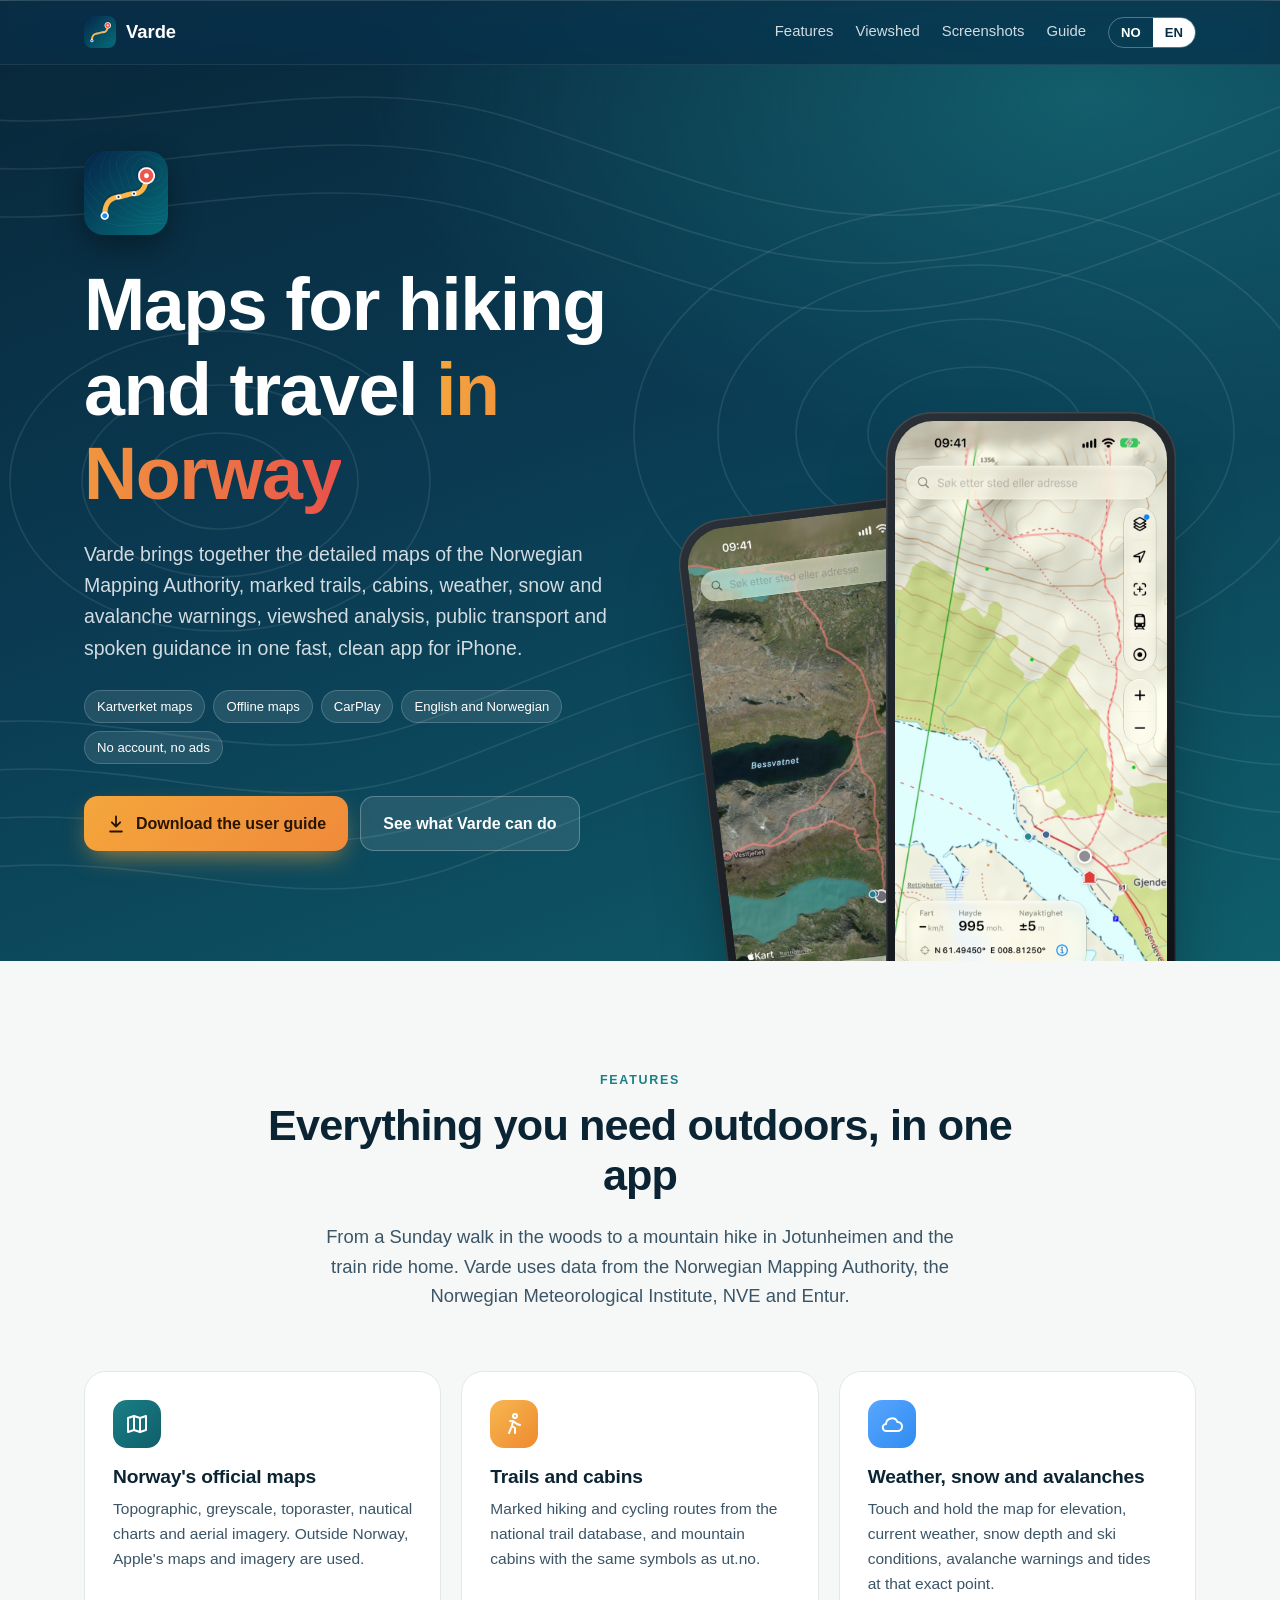
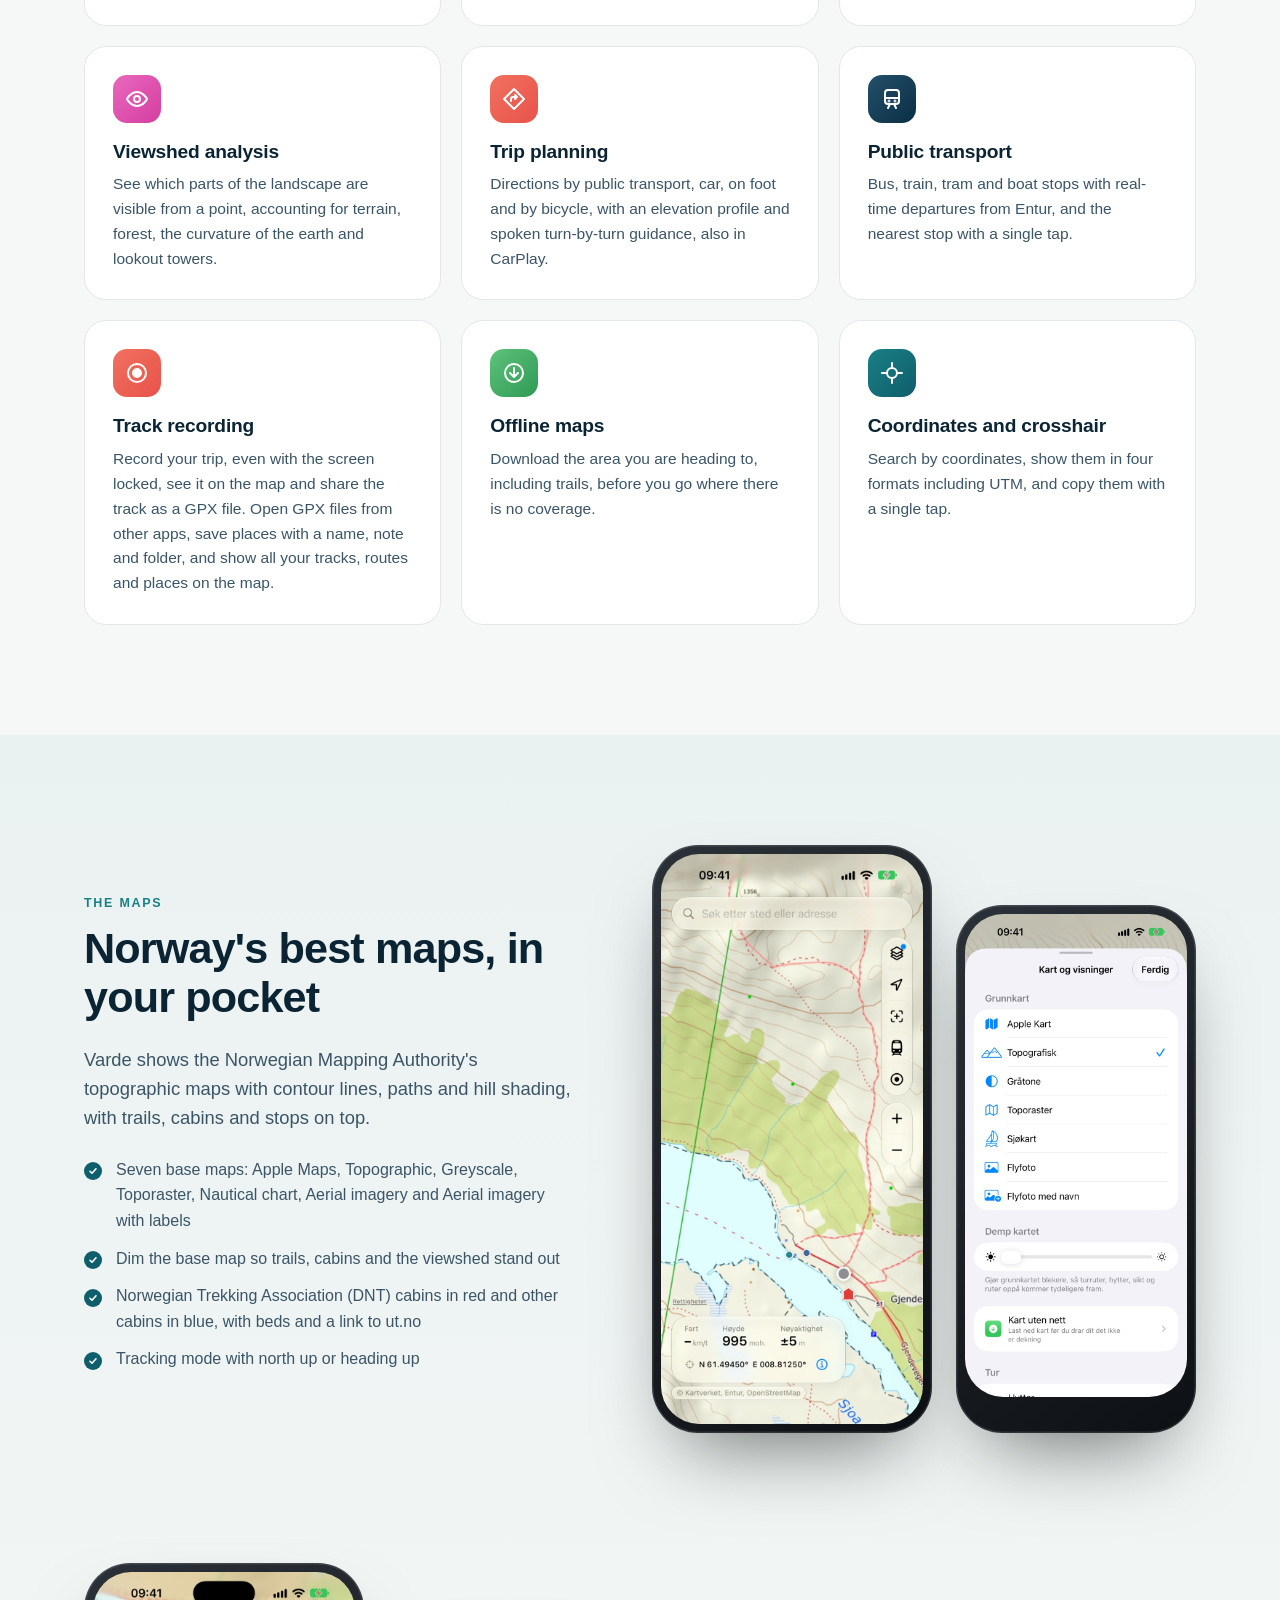
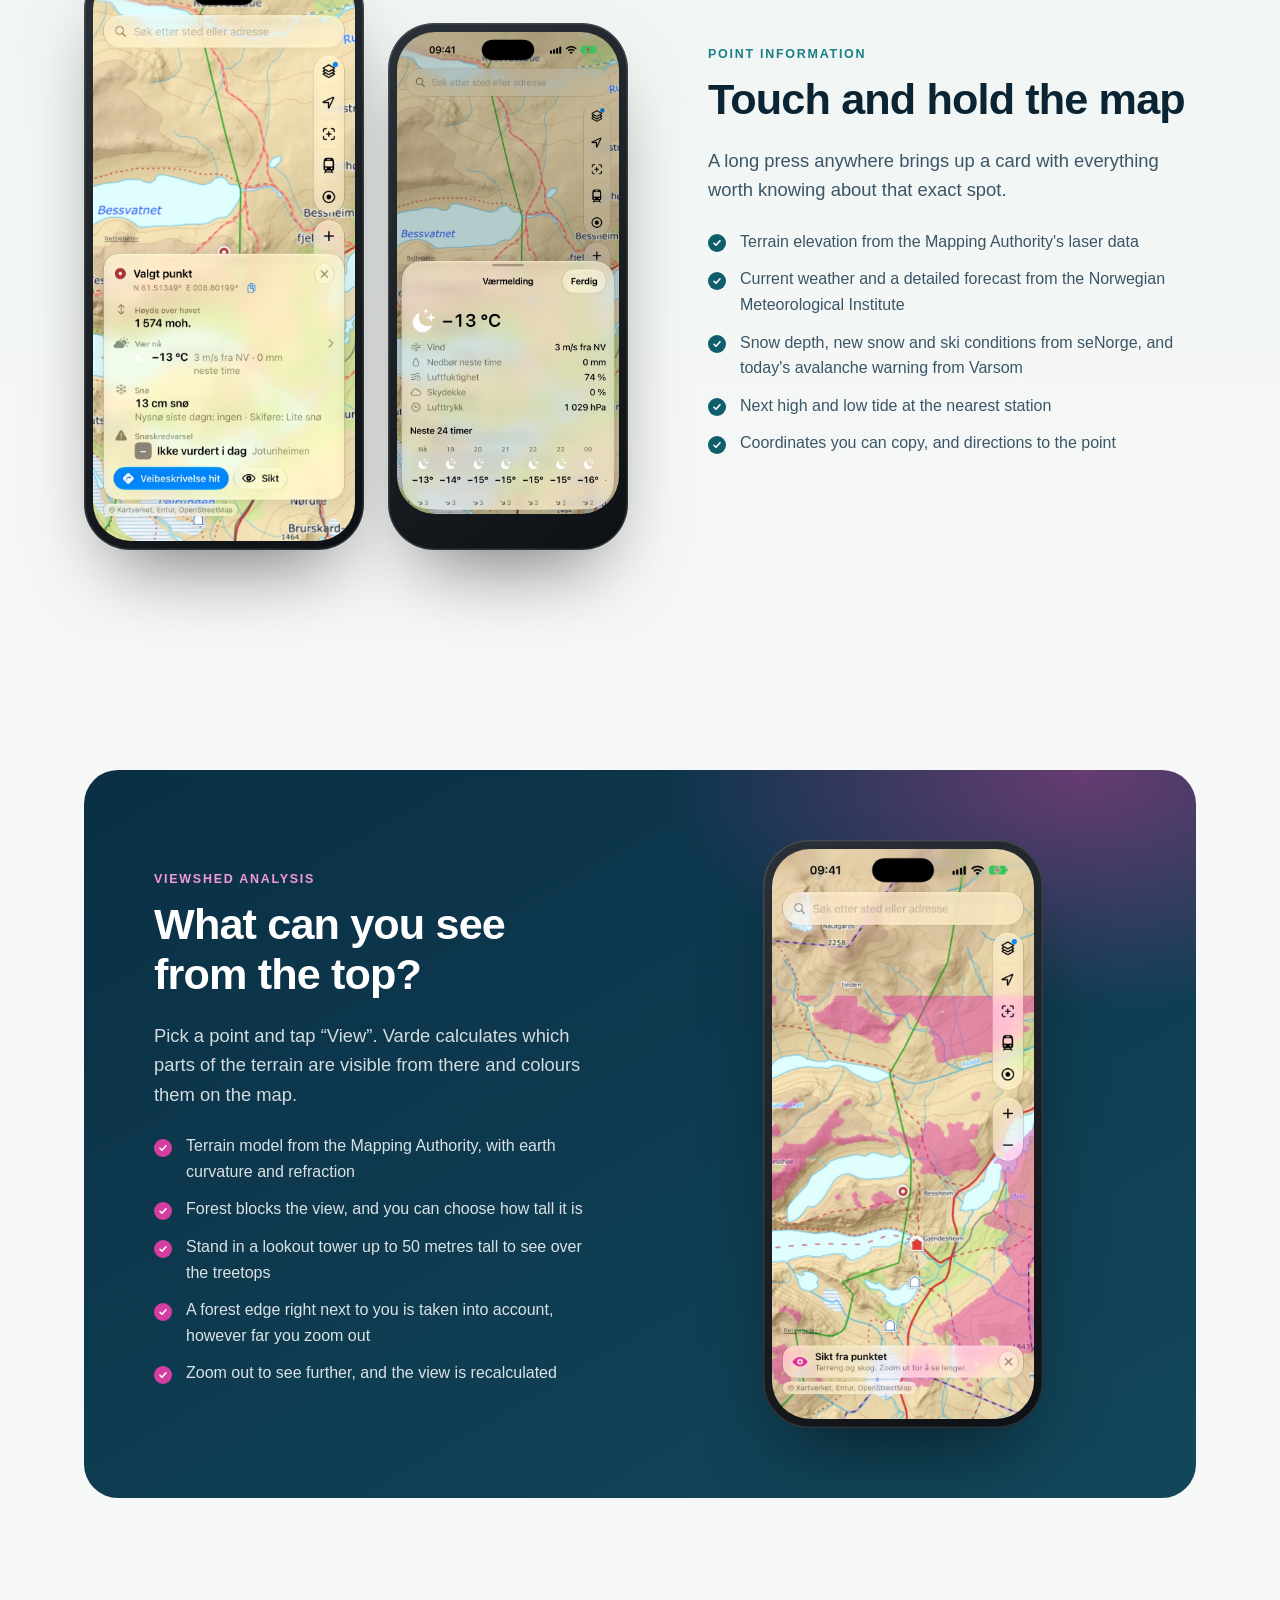
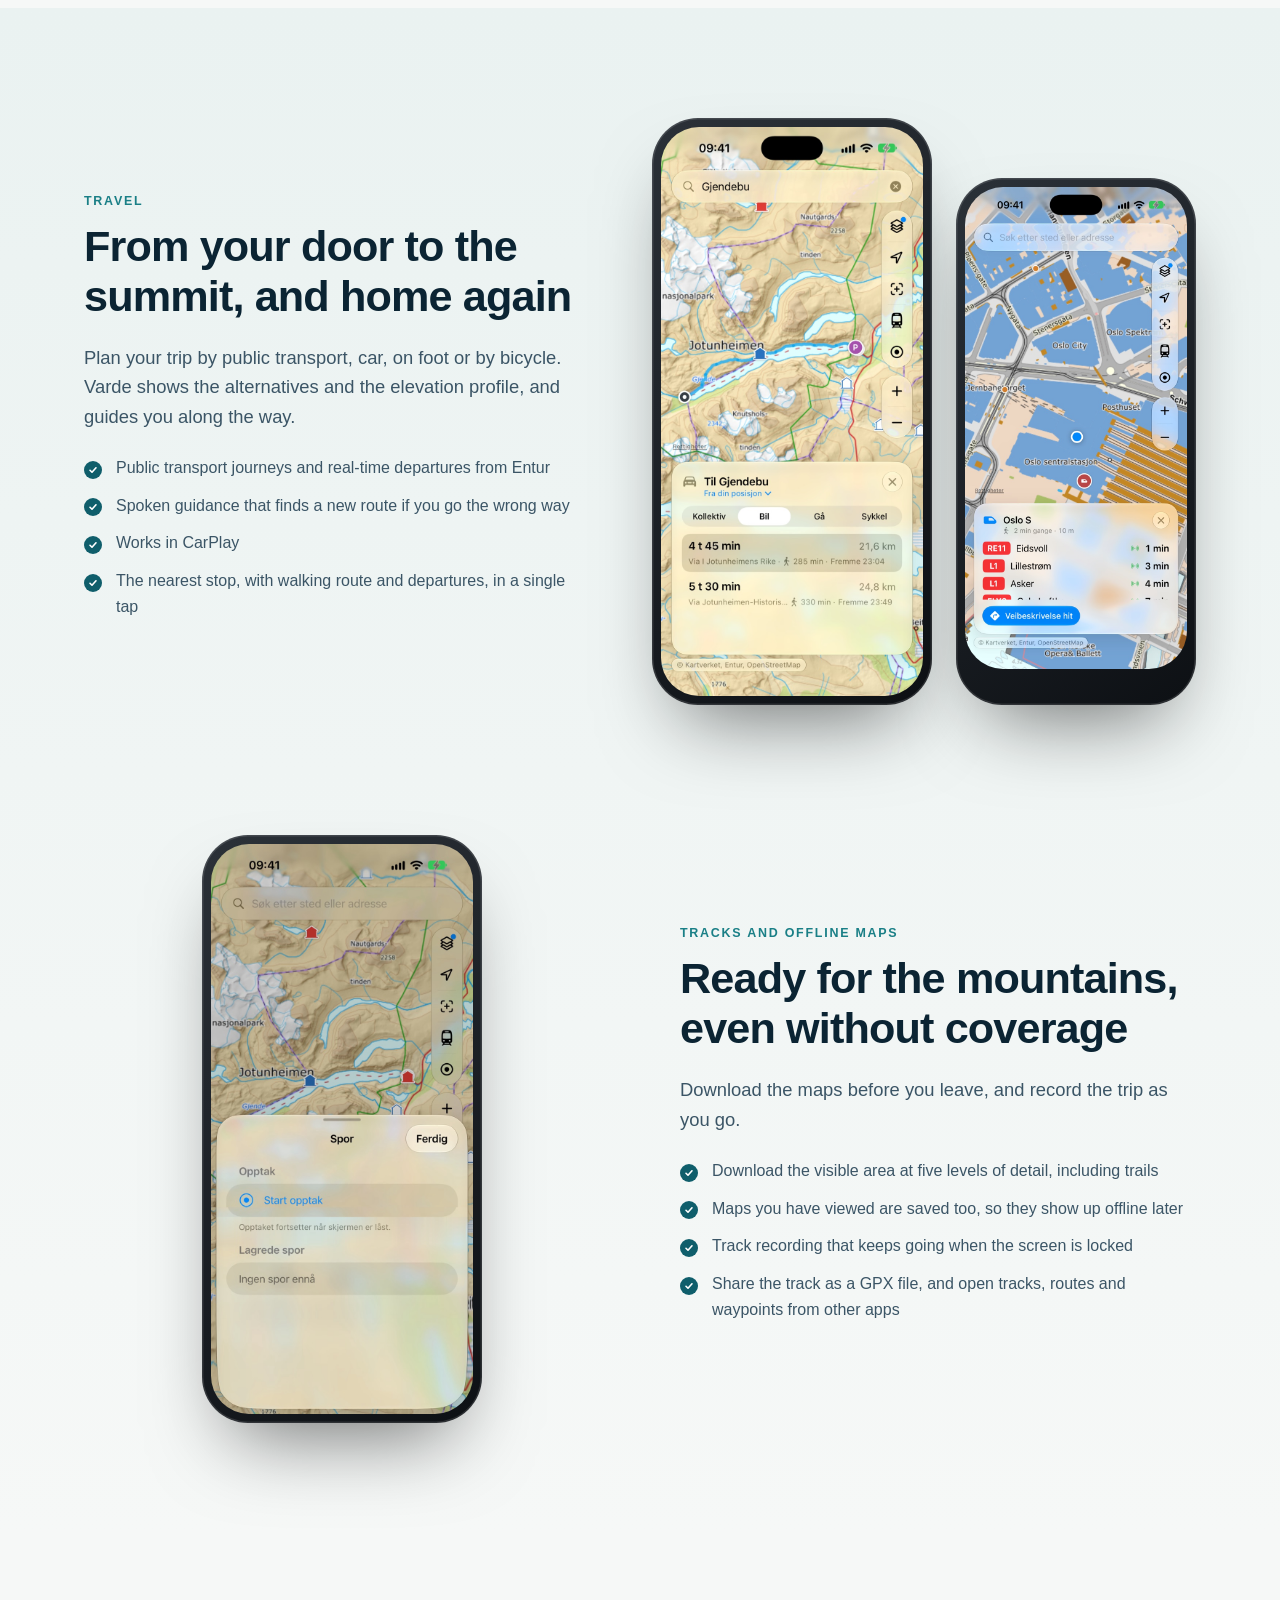
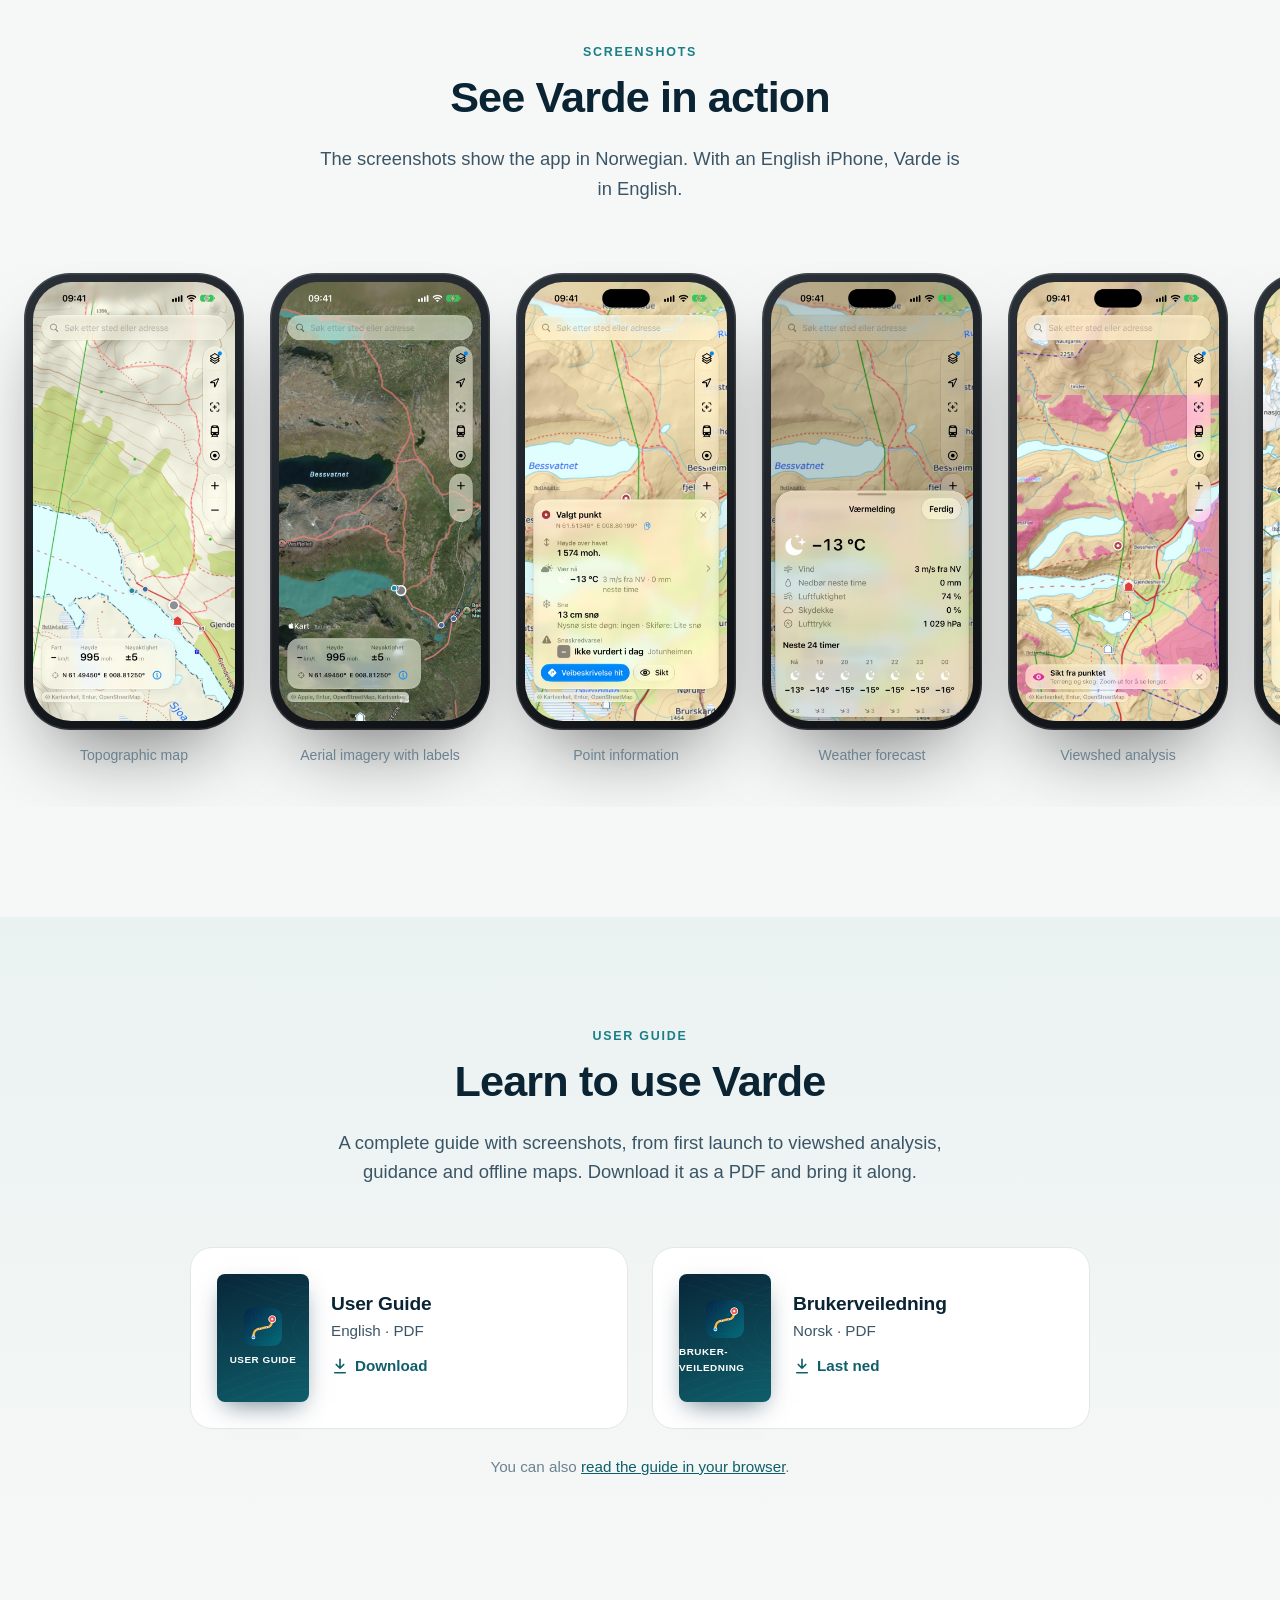
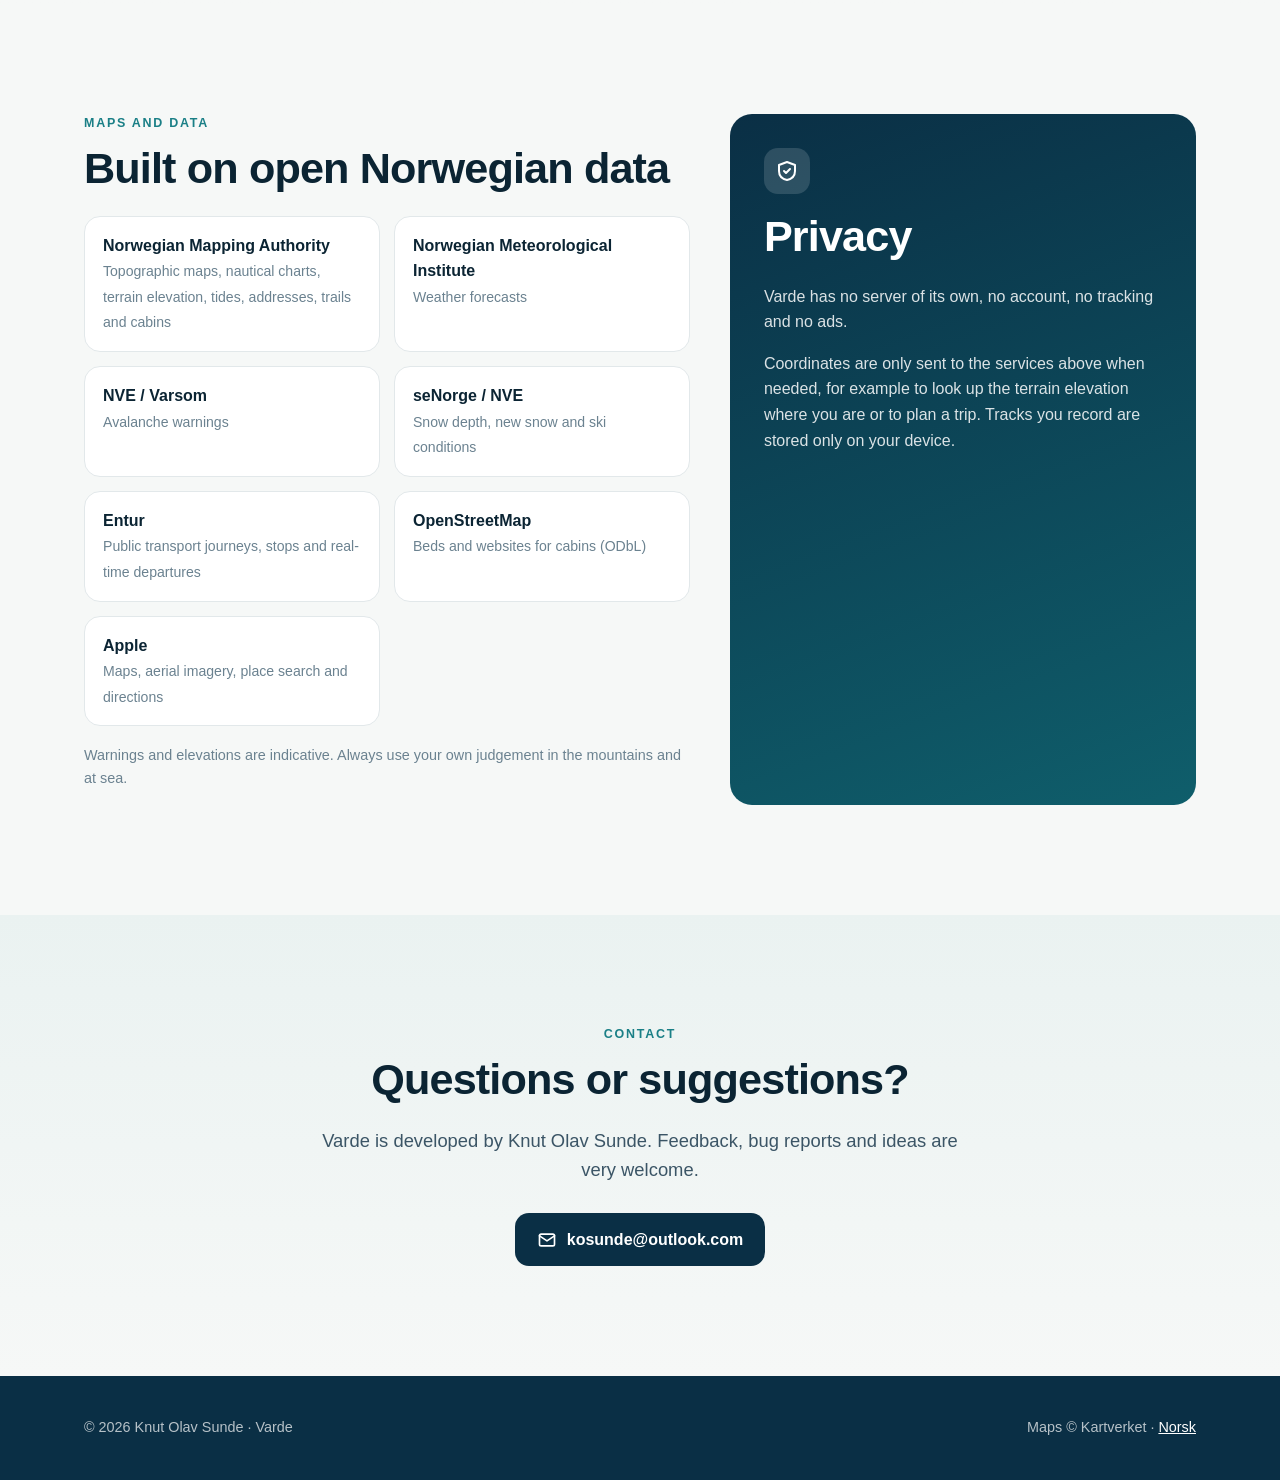
==== commit b249b6ea: "Mine turer, lagrede steder og nye kartlag i veiledningene Kapittel 8 heter nå Mine turer, med spor, " ====
--- a/en/index.html
+++ b/en/index.html
@@ -96,7 +96,7 @@
       <div class="feature reveal">
         <div class="ico c-coral"><svg viewBox="0 0 24 24" fill="none" stroke="currentColor" stroke-width="2" stroke-linecap="round" stroke-linejoin="round"><circle cx="12" cy="12" r="9"/><circle cx="12" cy="12" r="4" fill="currentColor"/></svg></div>
         <h3>Track recording</h3>
-        <p>Record your trip, even with the screen locked, see it on the map and share the track as a GPX file.</p>
+        <p>Record your trip, even with the screen locked, see it on the map and share the track as a GPX file. Open GPX files from other apps, save places with a name, note and folder, and show all your tracks, routes and places on the map.</p>
       </div>
       <div class="feature reveal">
         <div class="ico c-green"><svg viewBox="0 0 24 24" fill="none" stroke="currentColor" stroke-width="2" stroke-linecap="round" stroke-linejoin="round"><circle cx="12" cy="12" r="9"/><path d="M12 7v9M8 12l4 4 4-4"/></svg></div>
@@ -206,7 +206,7 @@
           <li>Download the visible area at five levels of detail, including trails</li>
           <li>Maps you have viewed are saved too, so they show up offline later</li>
           <li>Track recording that keeps going when the screen is locked</li>
-          <li>Share the track as a GPX file with other apps and services</li>
+          <li>Share the track as a GPX file, and open tracks, routes and waypoints from other apps</li>
         </ul>
       </div>
       <div class="showcase-media">
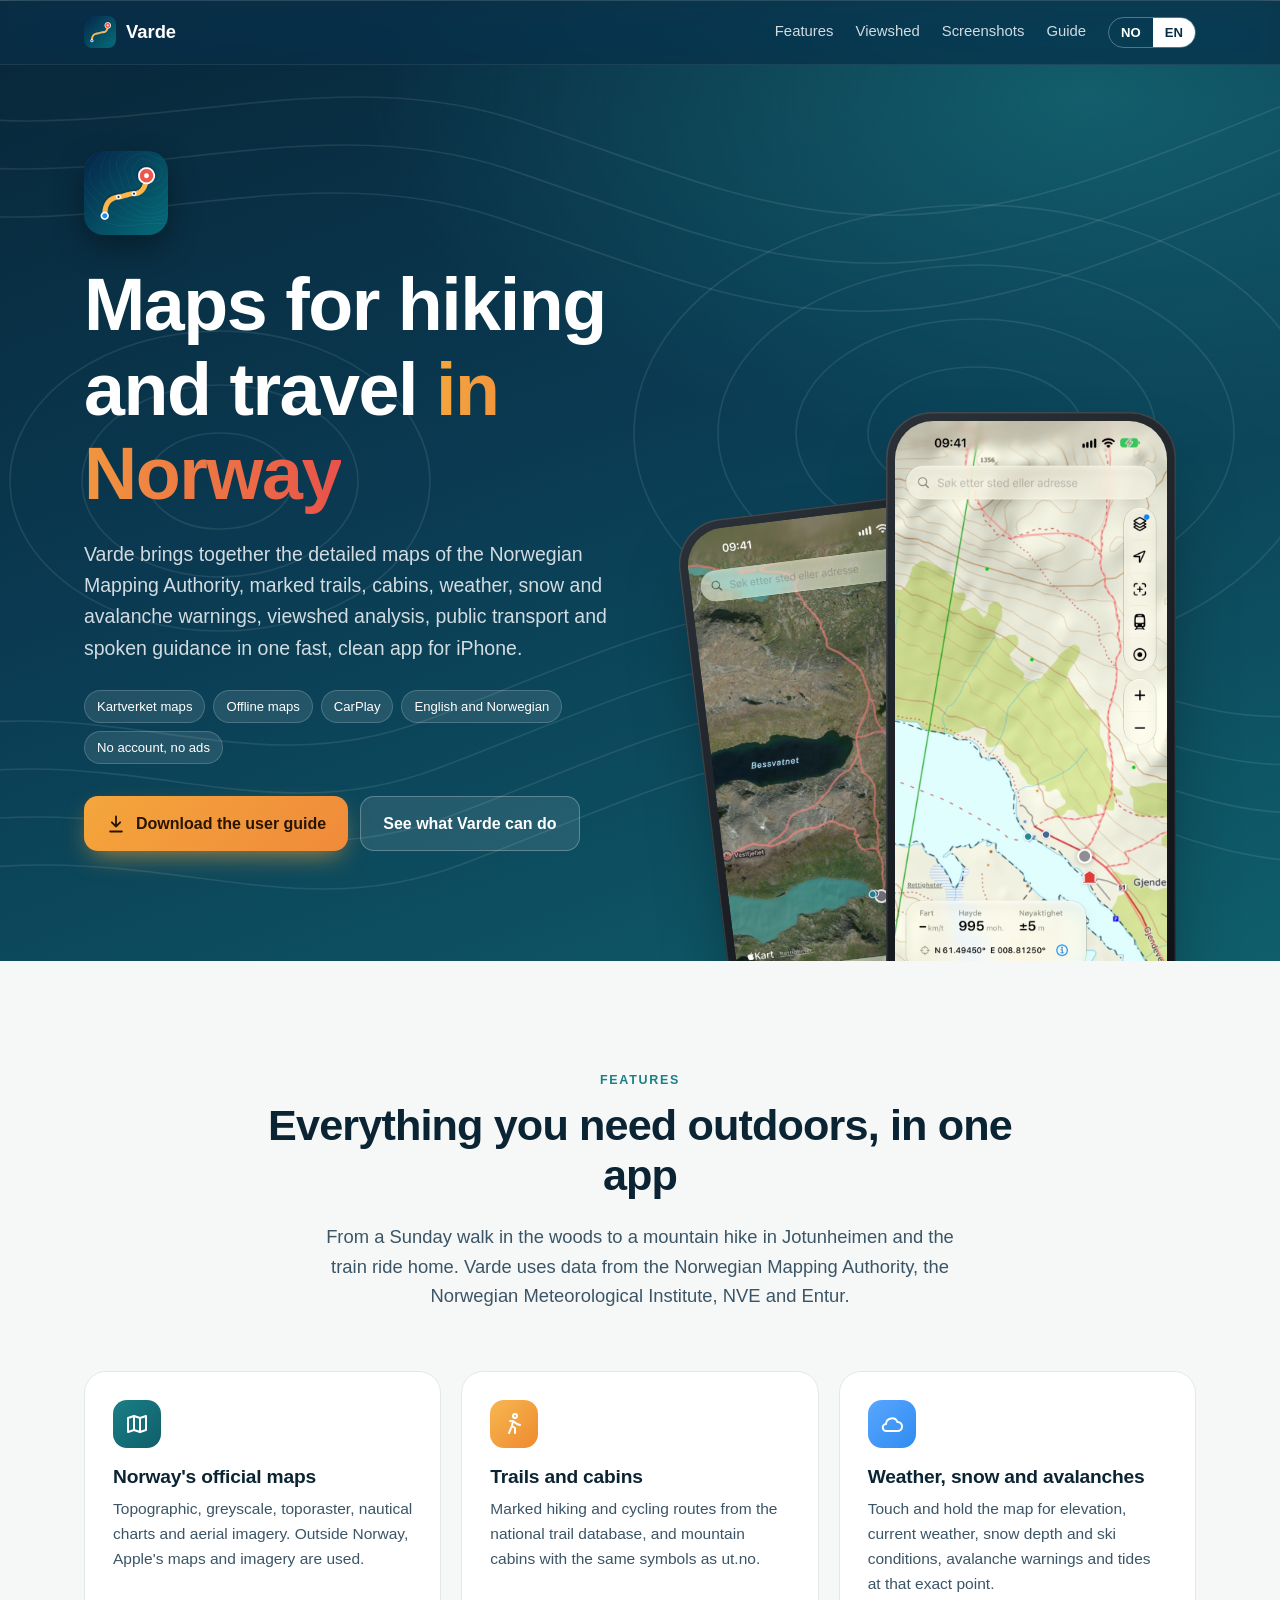
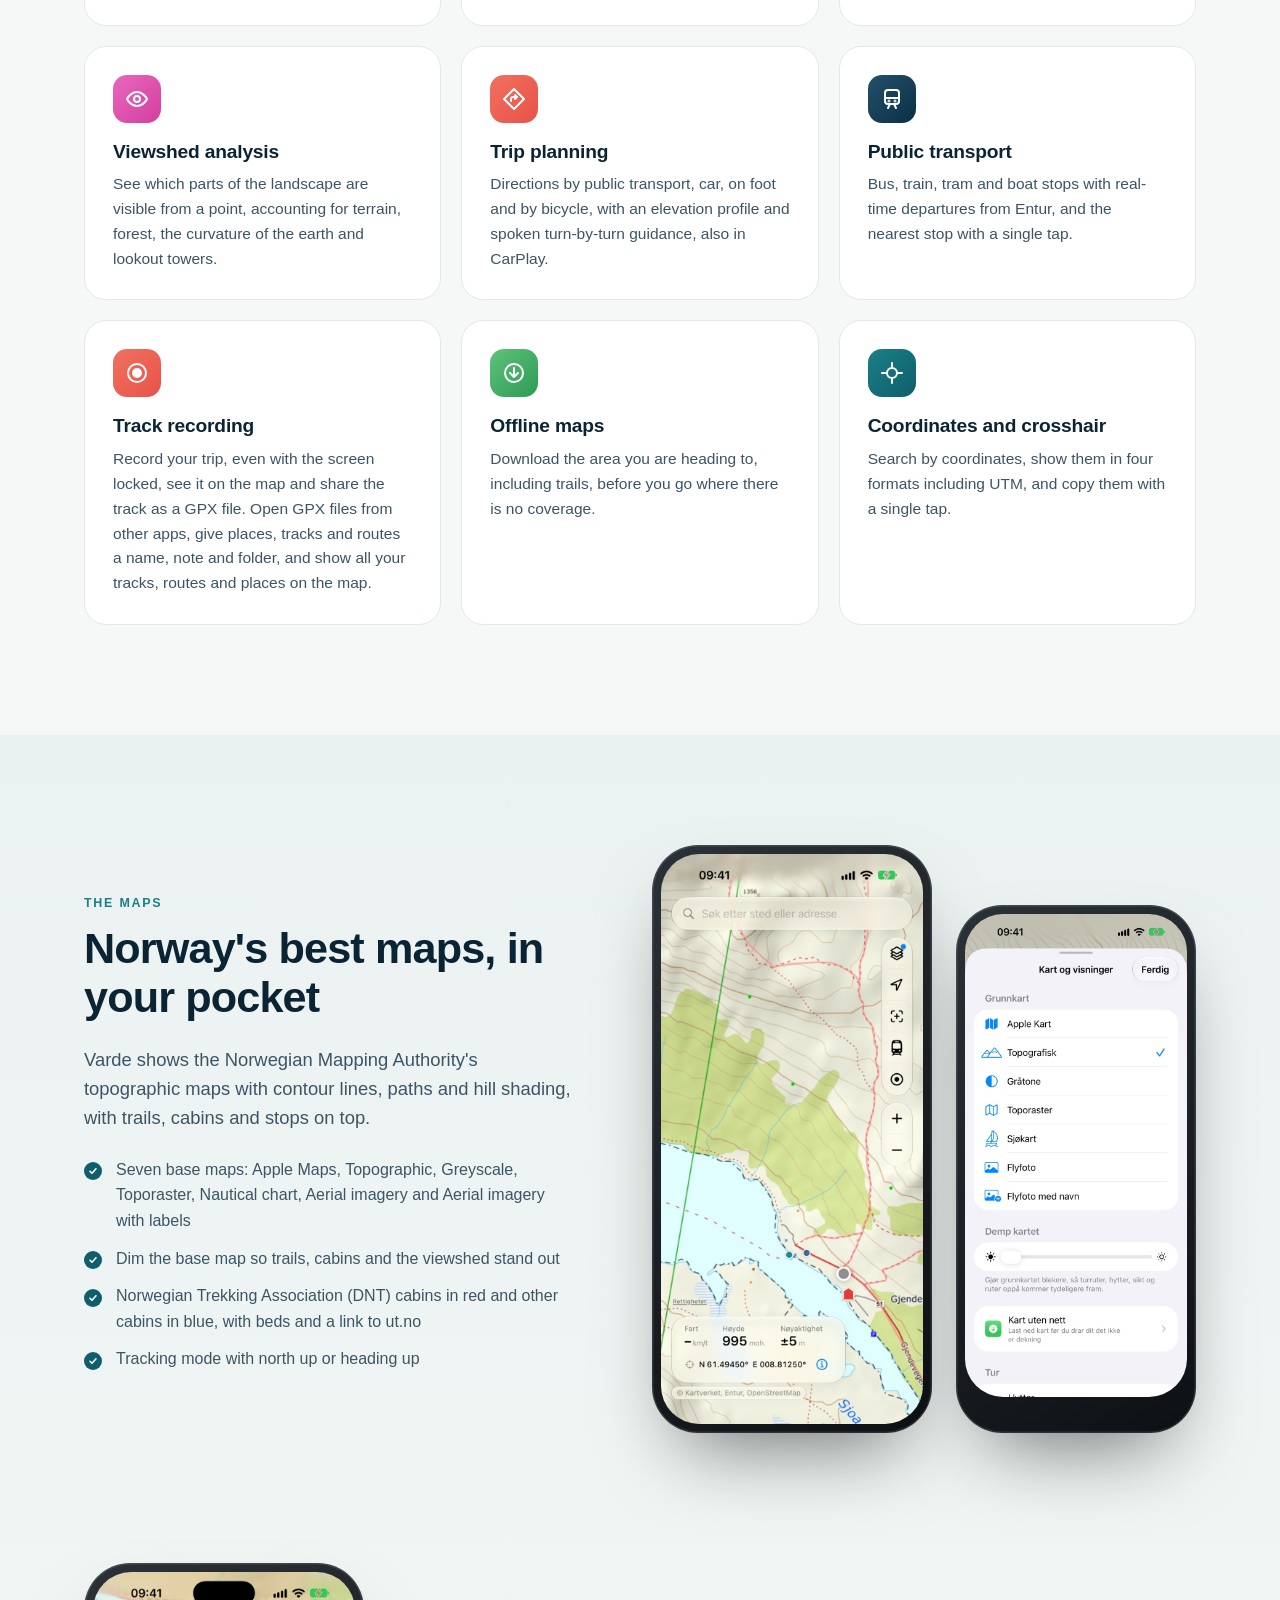
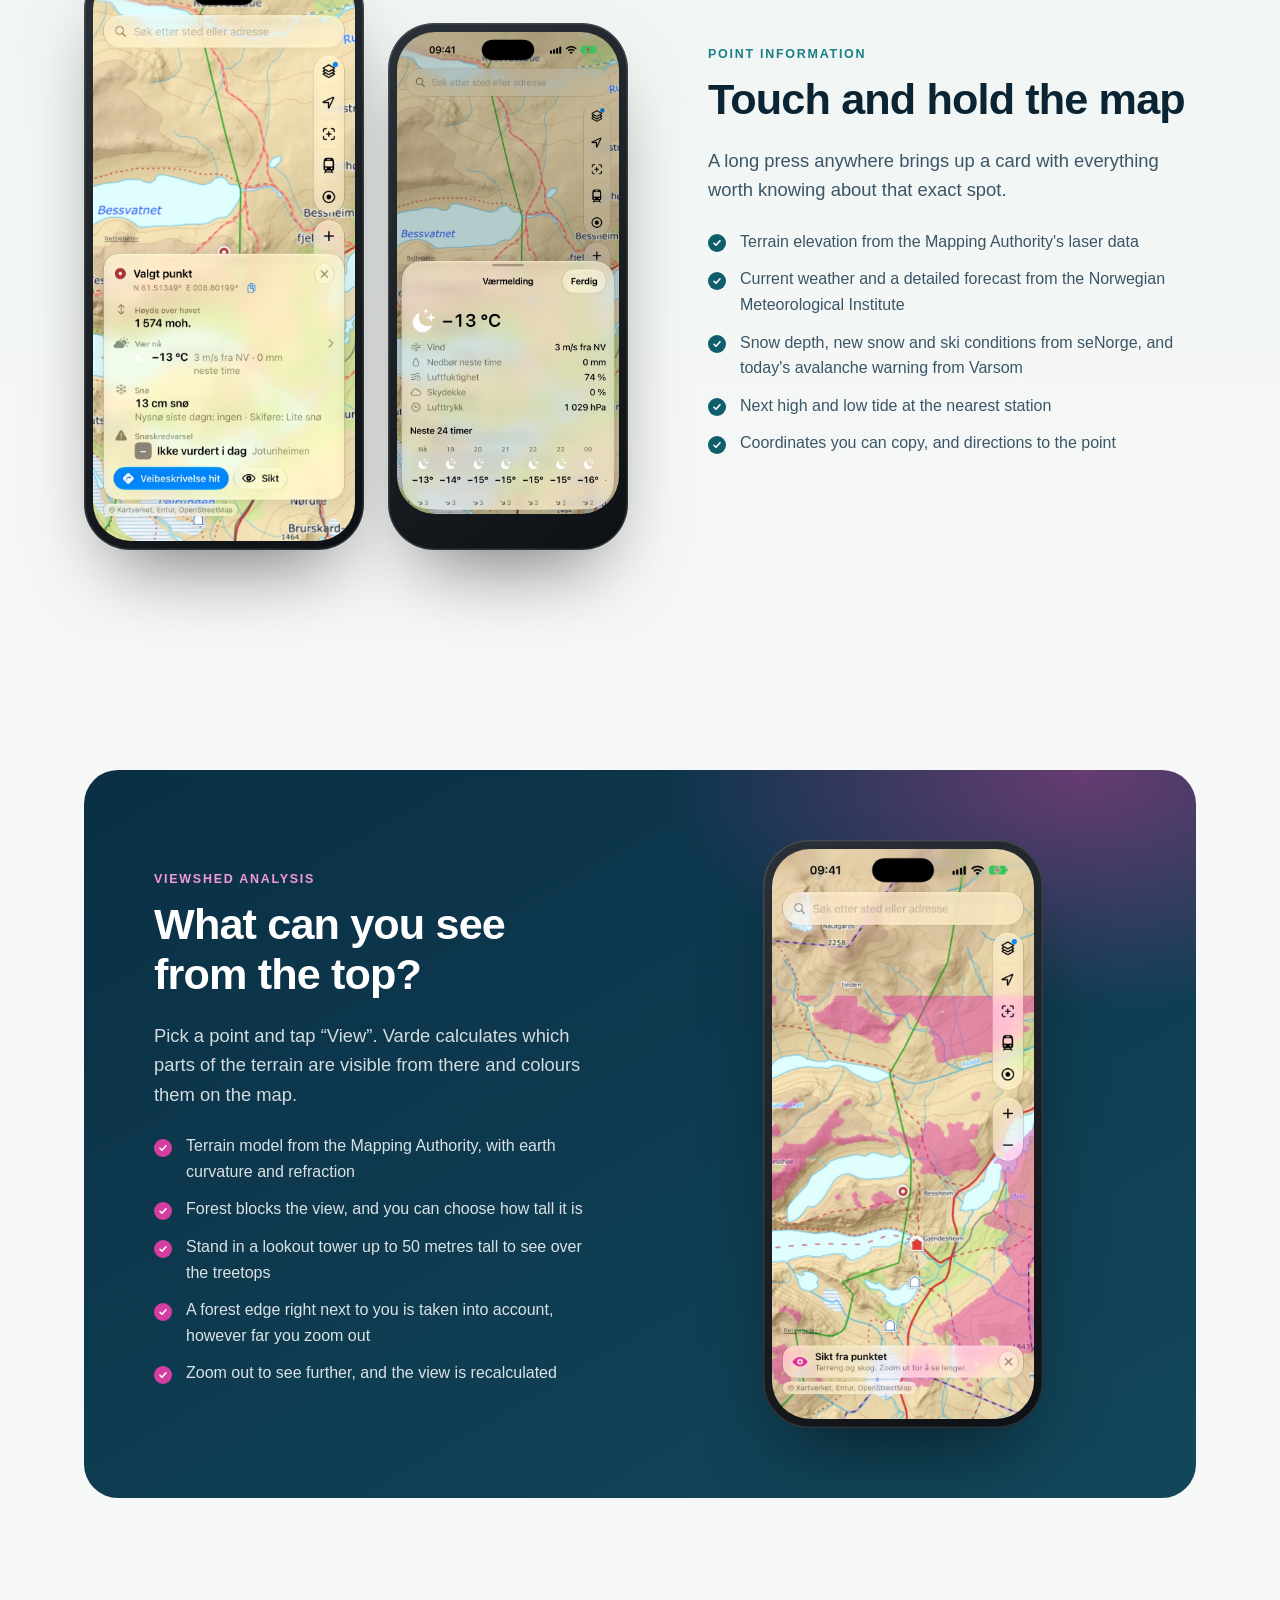
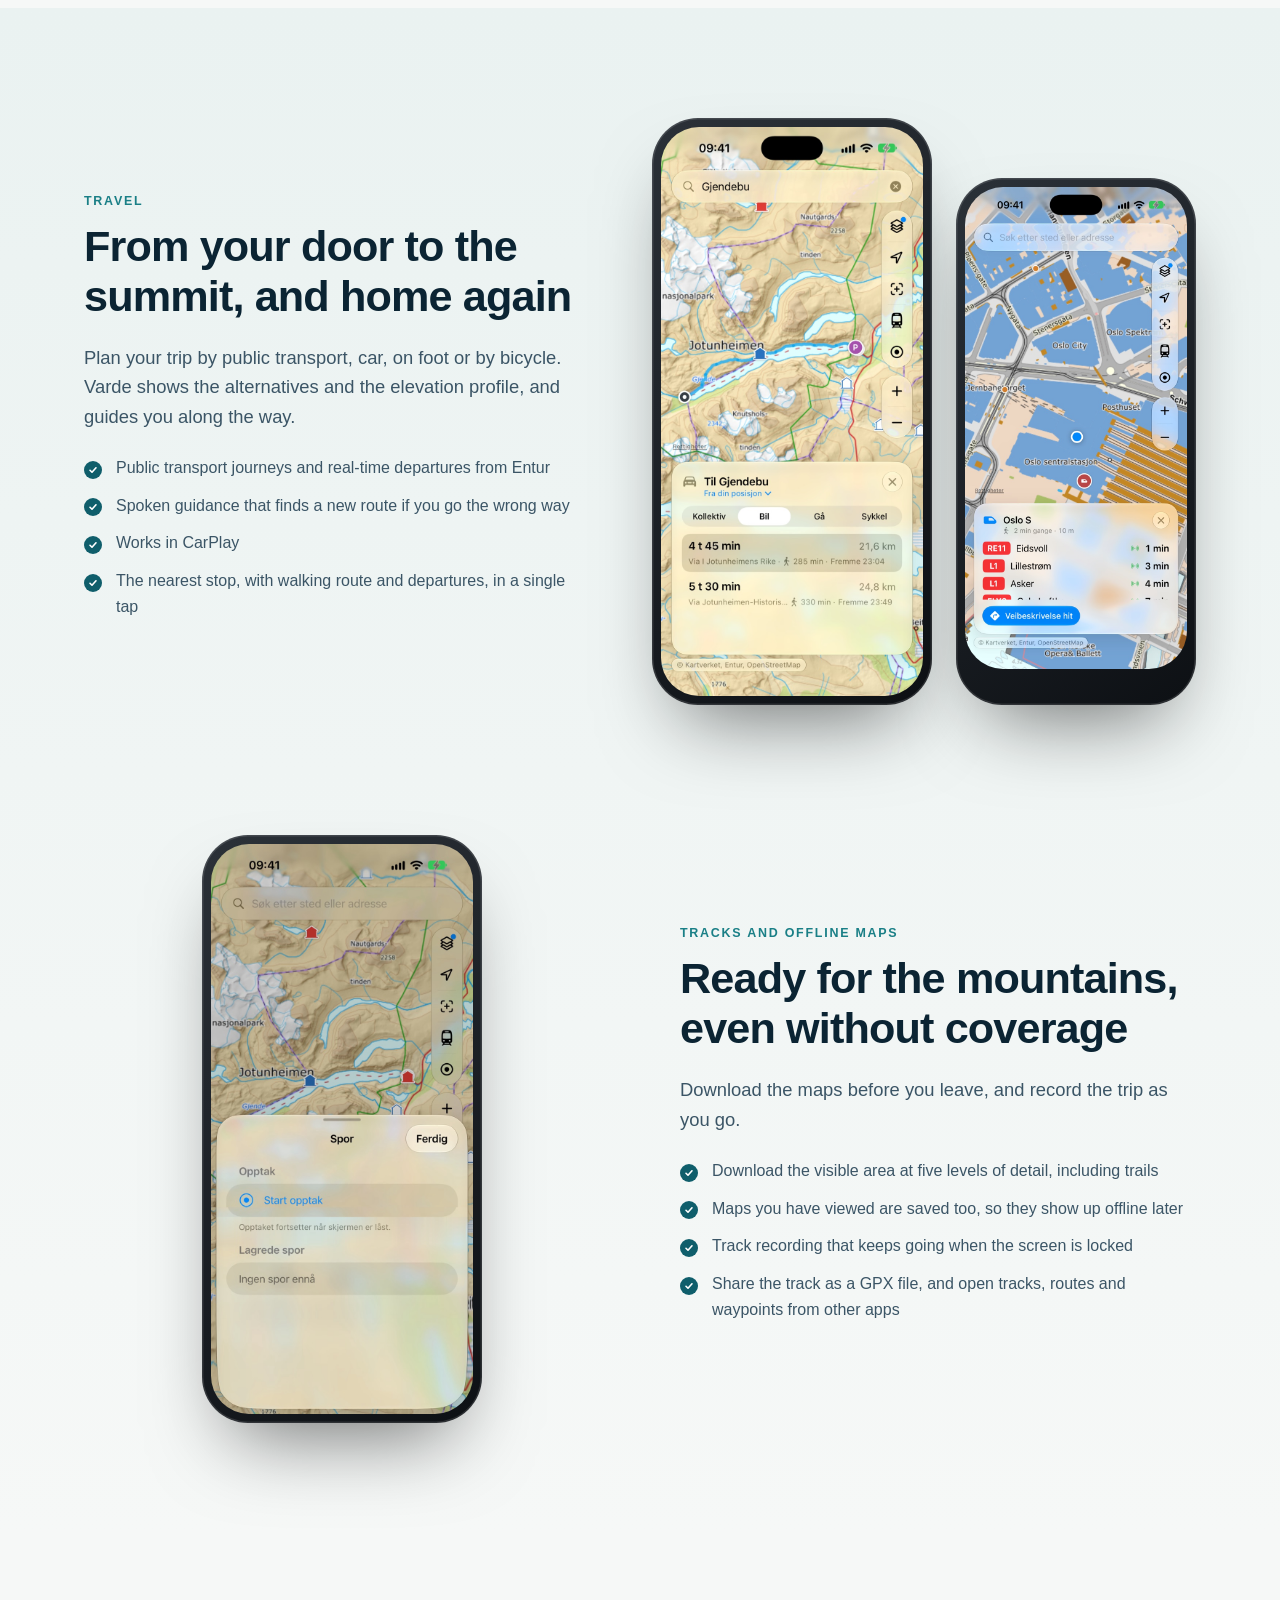
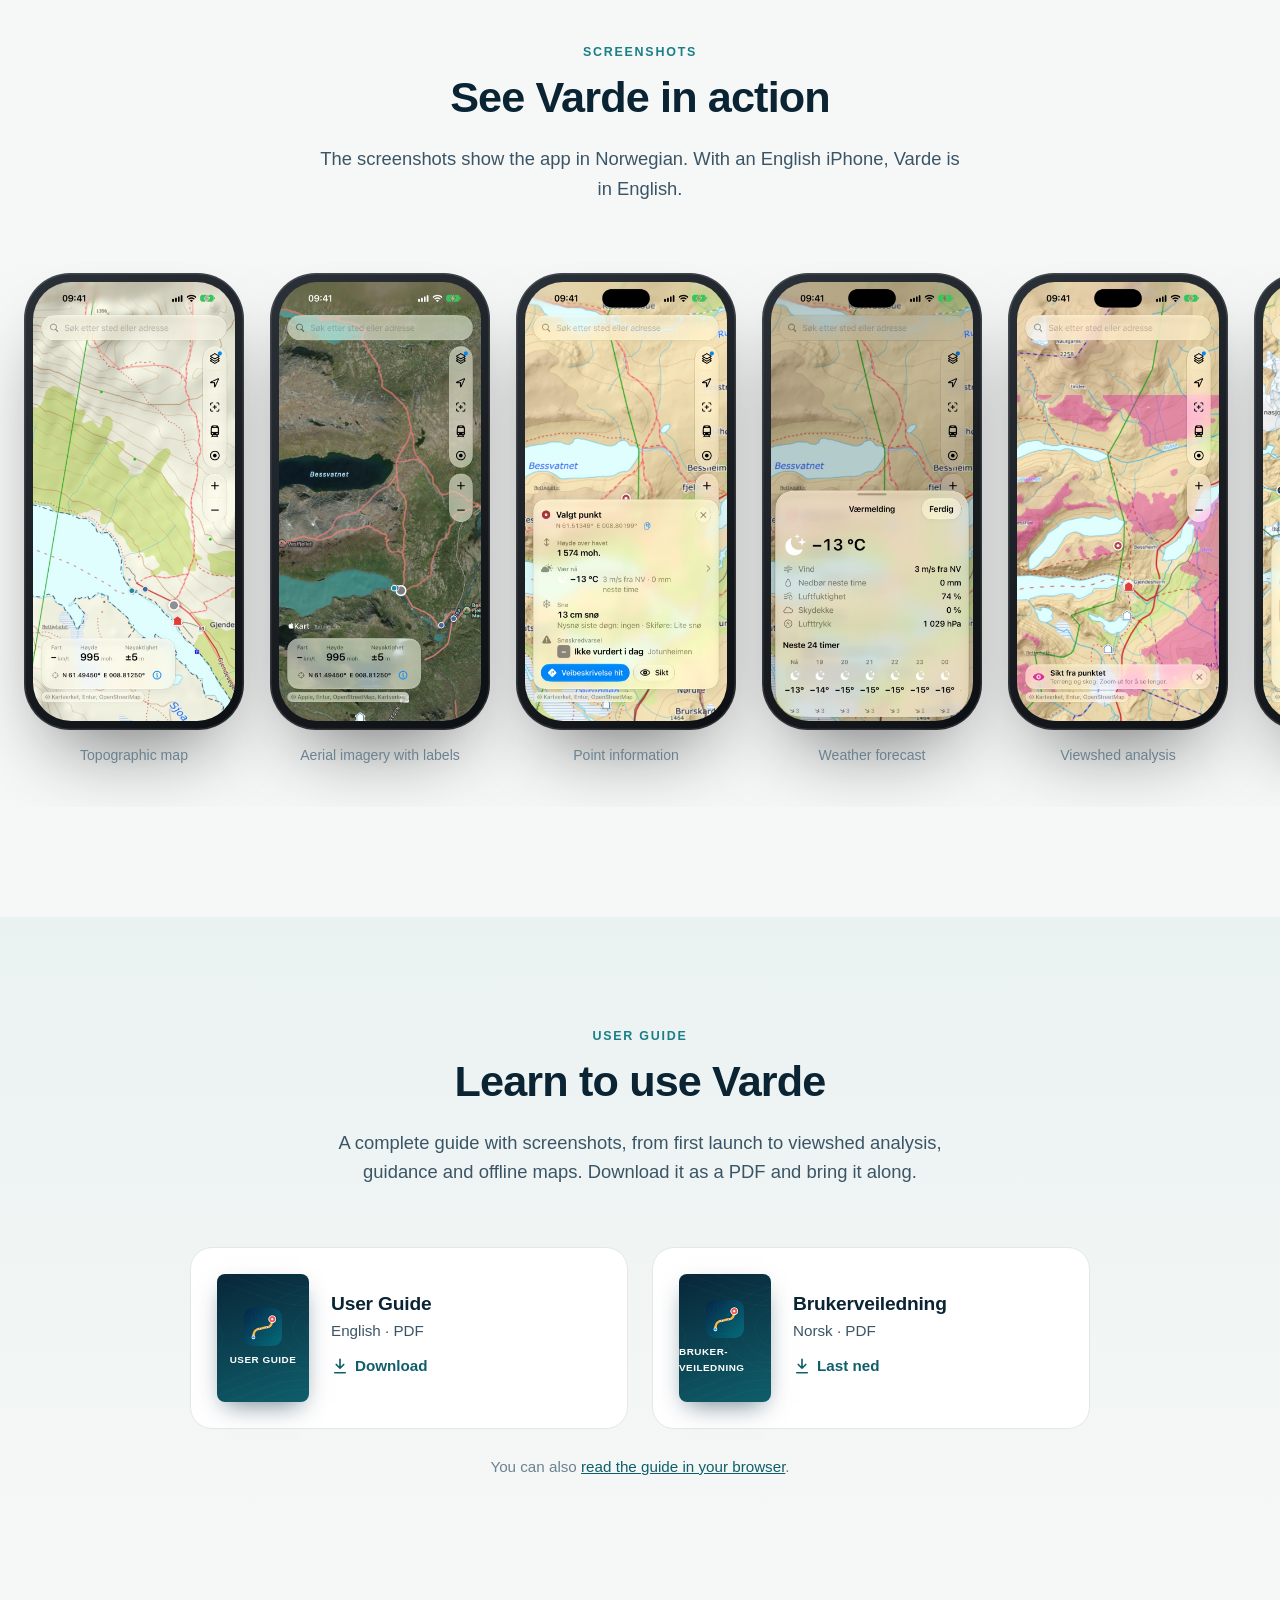
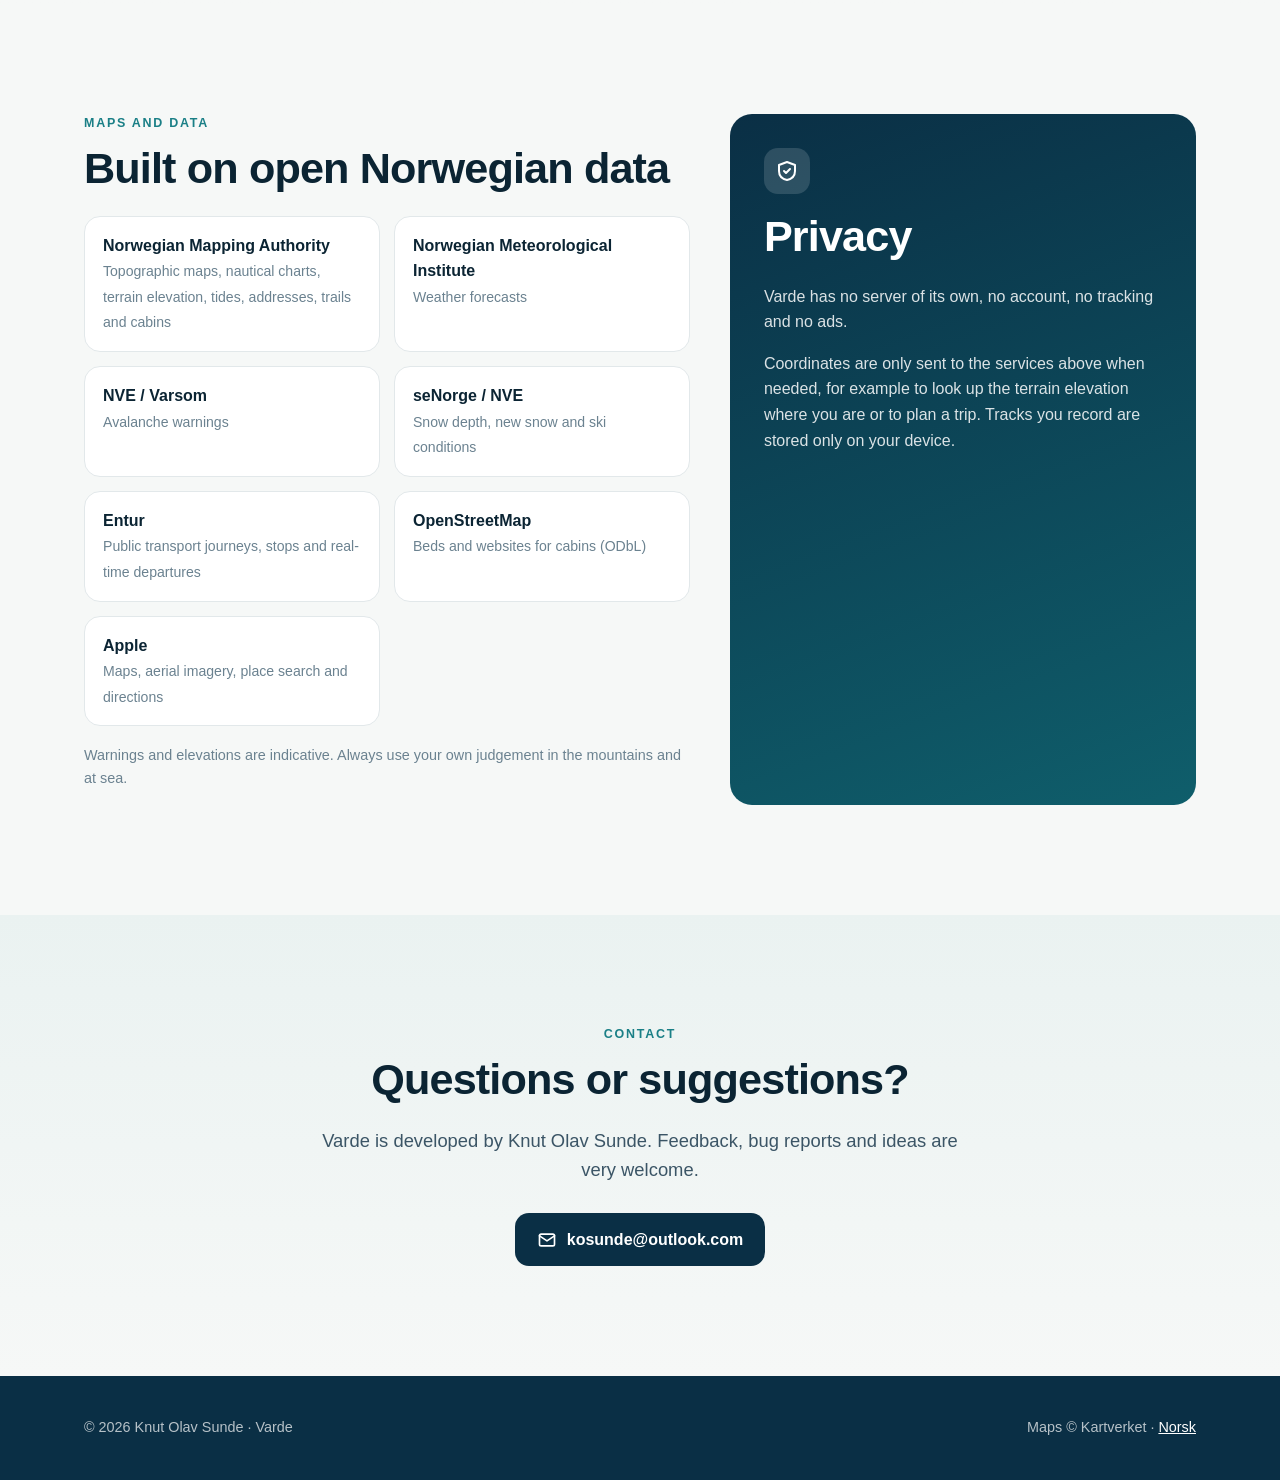
==== commit 86053a7a: "Navn, notat og mappe for spor og ruter i veiledningene Co-Authored-By: Claude Opus 5.5 <noreply@anth" ====
--- a/en/index.html
+++ b/en/index.html
@@ -96,7 +96,7 @@
       <div class="feature reveal">
         <div class="ico c-coral"><svg viewBox="0 0 24 24" fill="none" stroke="currentColor" stroke-width="2" stroke-linecap="round" stroke-linejoin="round"><circle cx="12" cy="12" r="9"/><circle cx="12" cy="12" r="4" fill="currentColor"/></svg></div>
         <h3>Track recording</h3>
-        <p>Record your trip, even with the screen locked, see it on the map and share the track as a GPX file. Open GPX files from other apps, save places with a name, note and folder, and show all your tracks, routes and places on the map.</p>
+        <p>Record your trip, even with the screen locked, see it on the map and share the track as a GPX file. Open GPX files from other apps, give places, tracks and routes a name, note and folder, and show all your tracks, routes and places on the map.</p>
       </div>
       <div class="feature reveal">
         <div class="ico c-green"><svg viewBox="0 0 24 24" fill="none" stroke="currentColor" stroke-width="2" stroke-linecap="round" stroke-linejoin="round"><circle cx="12" cy="12" r="9"/><path d="M12 7v9M8 12l4 4 4-4"/></svg></div>
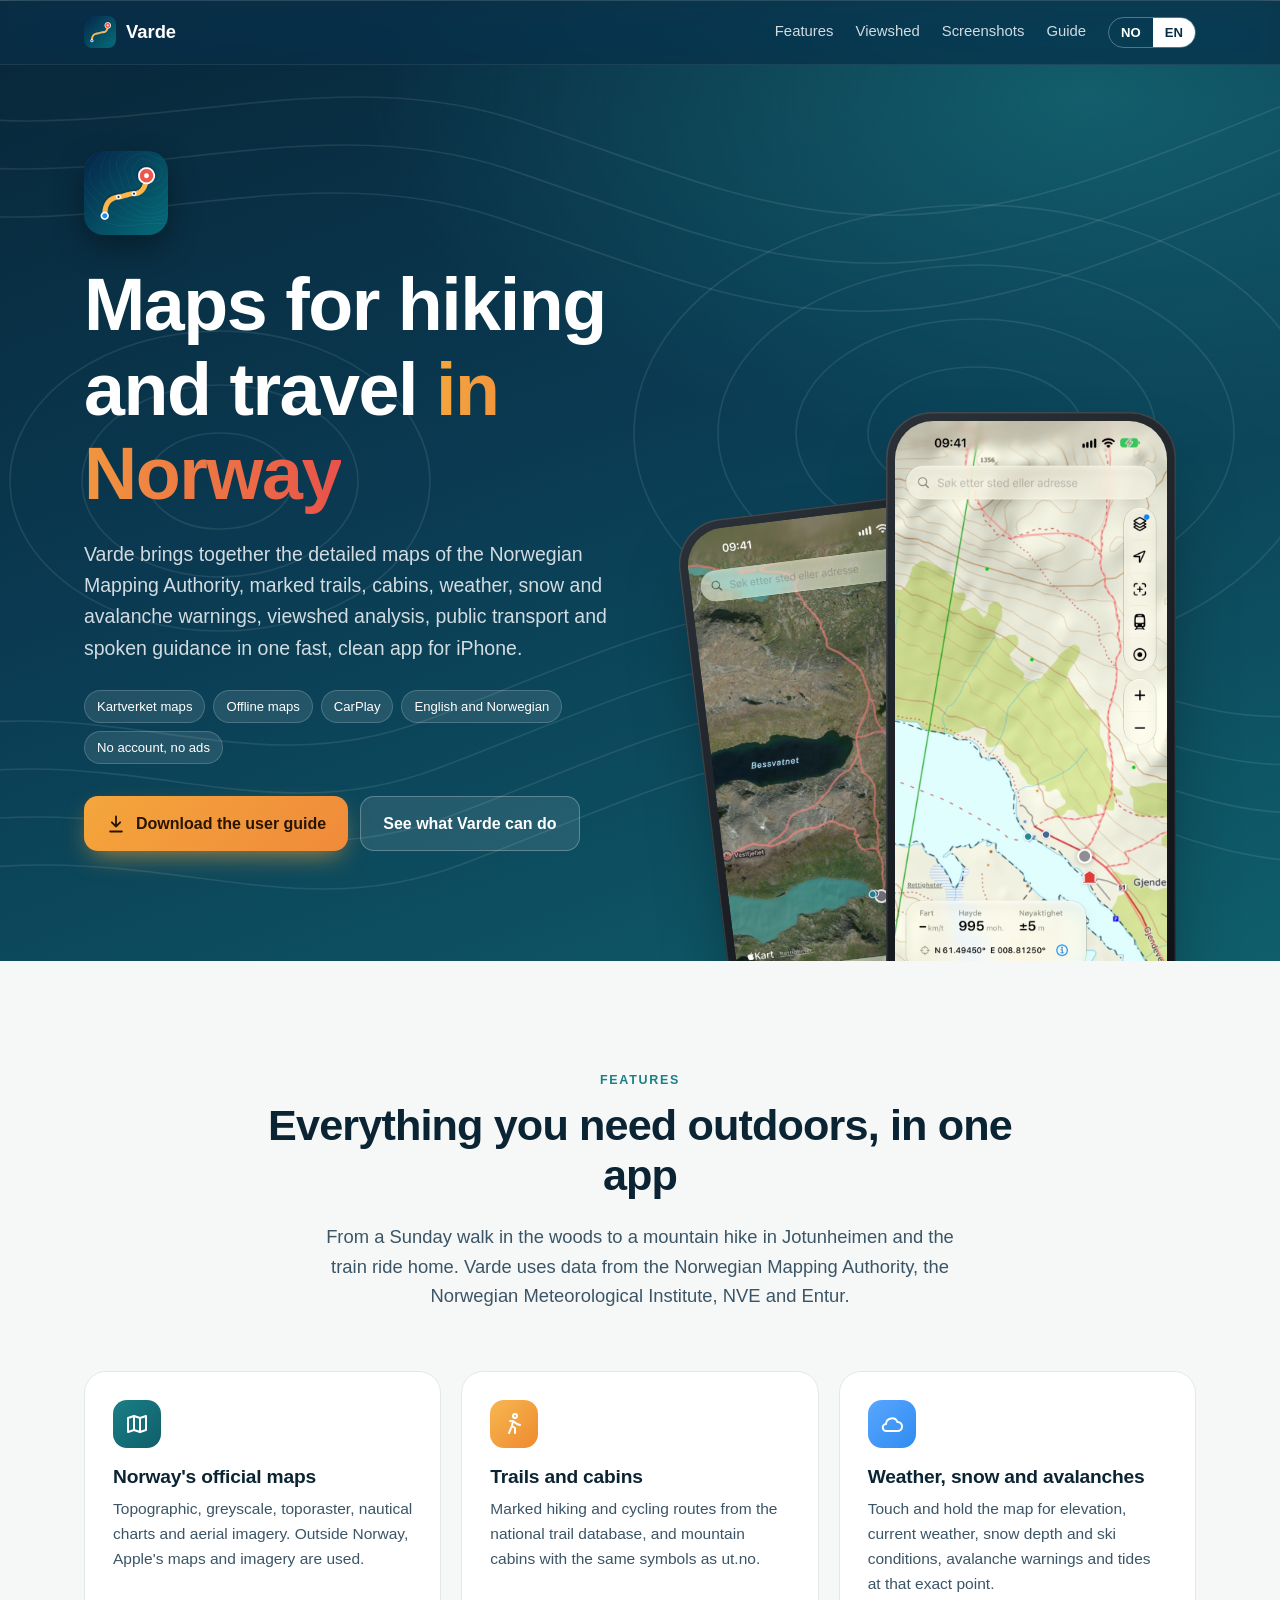
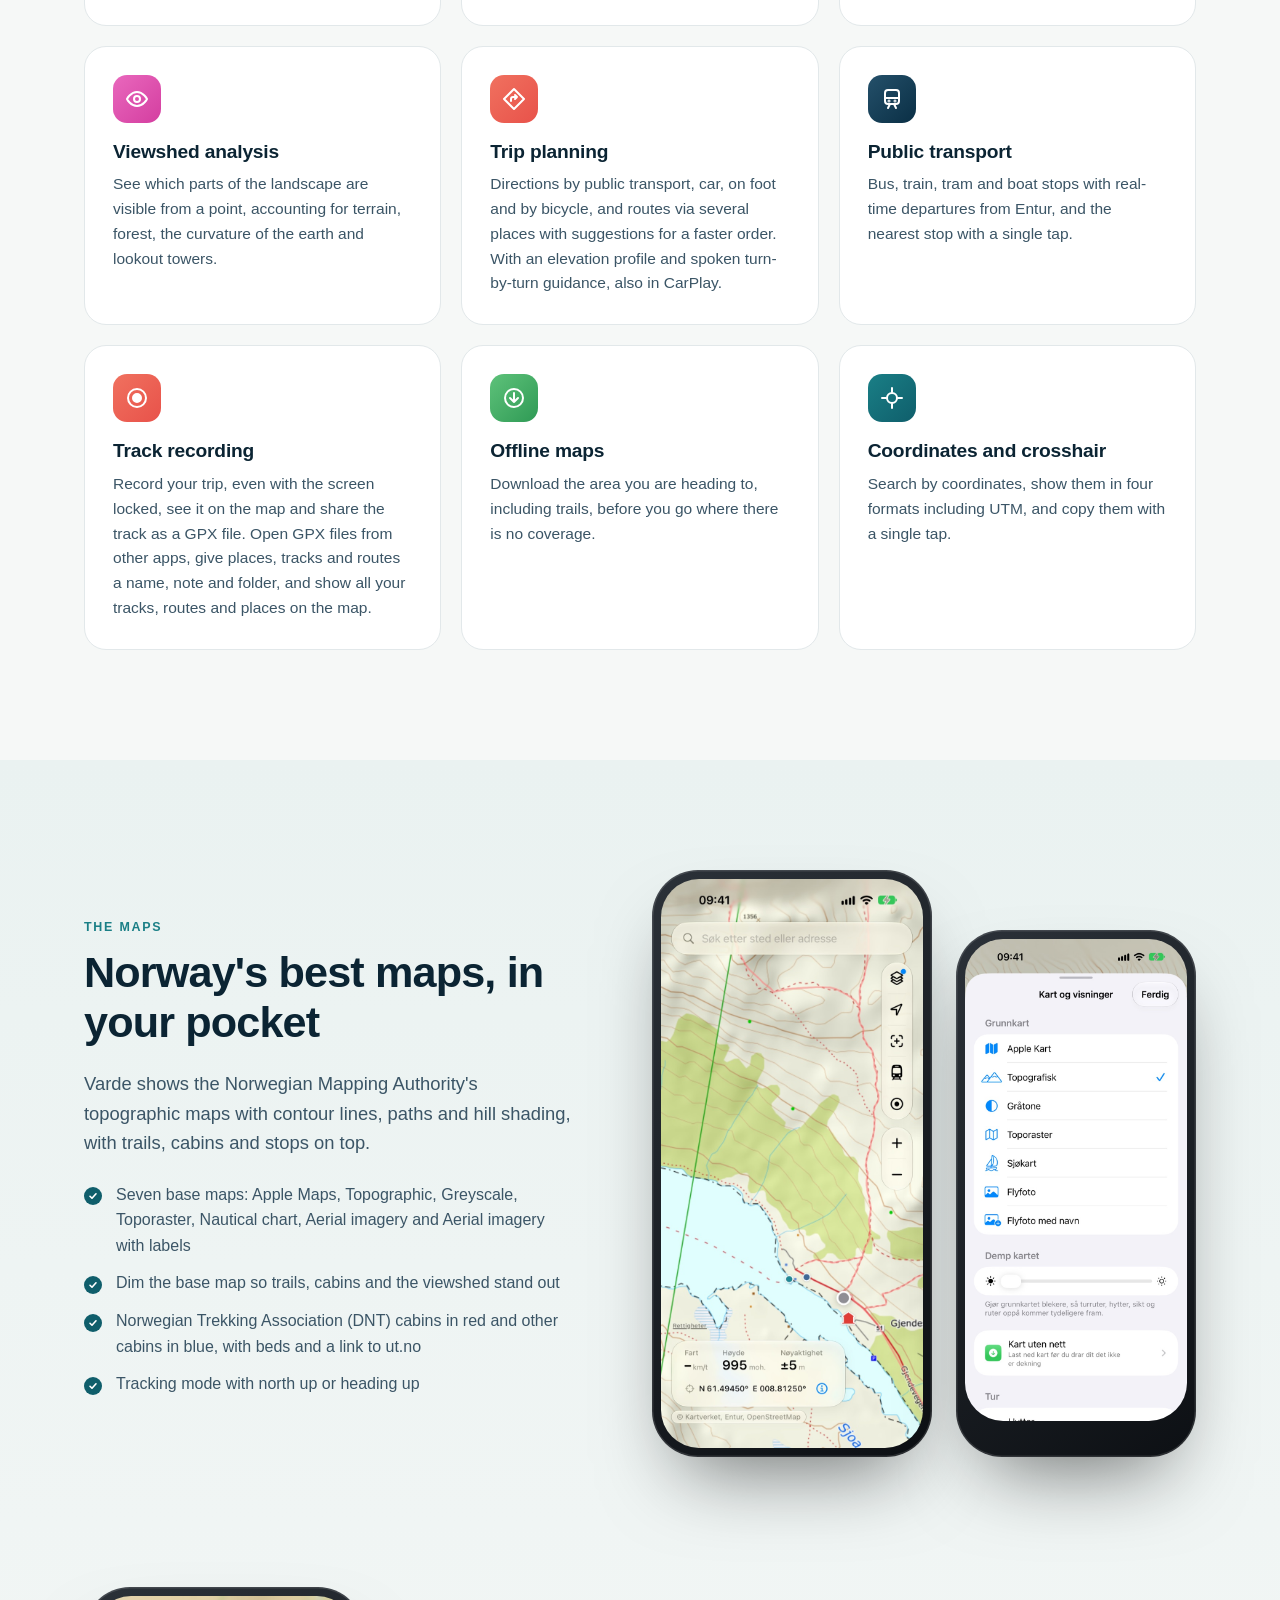
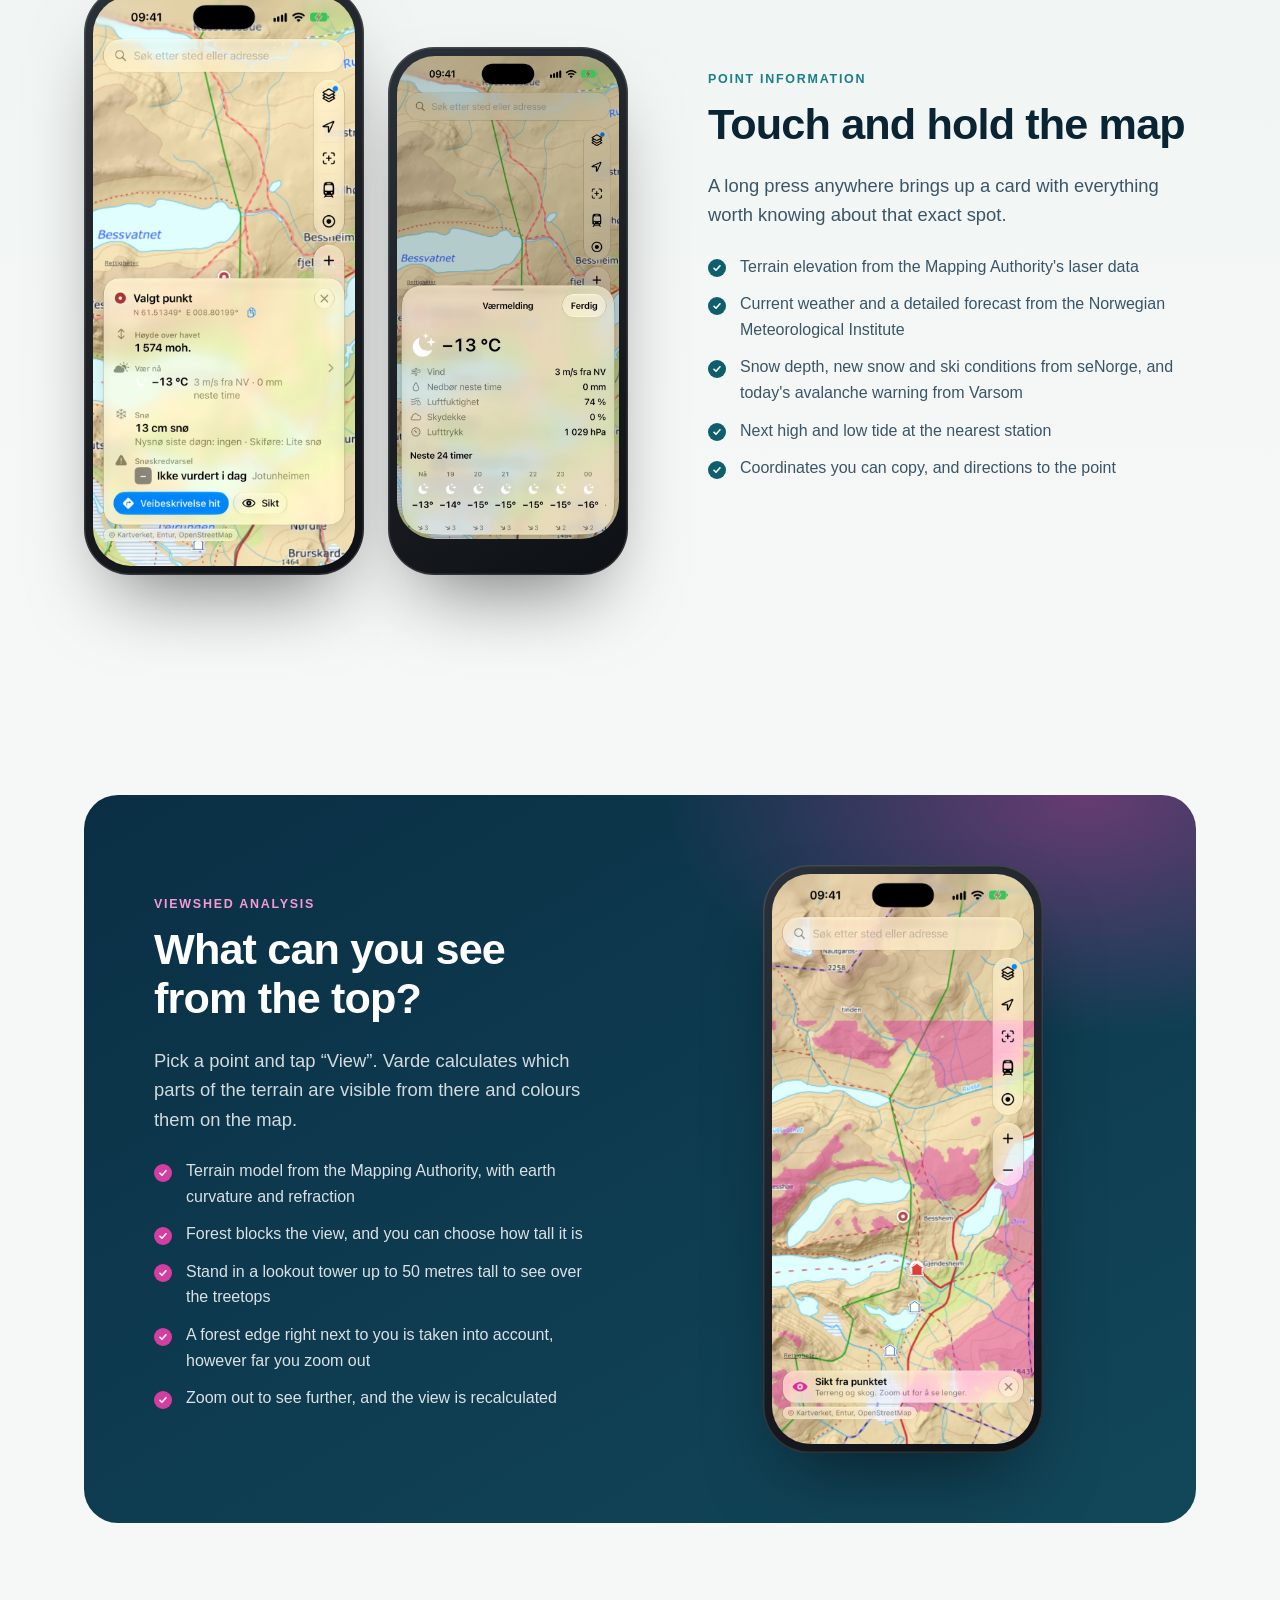
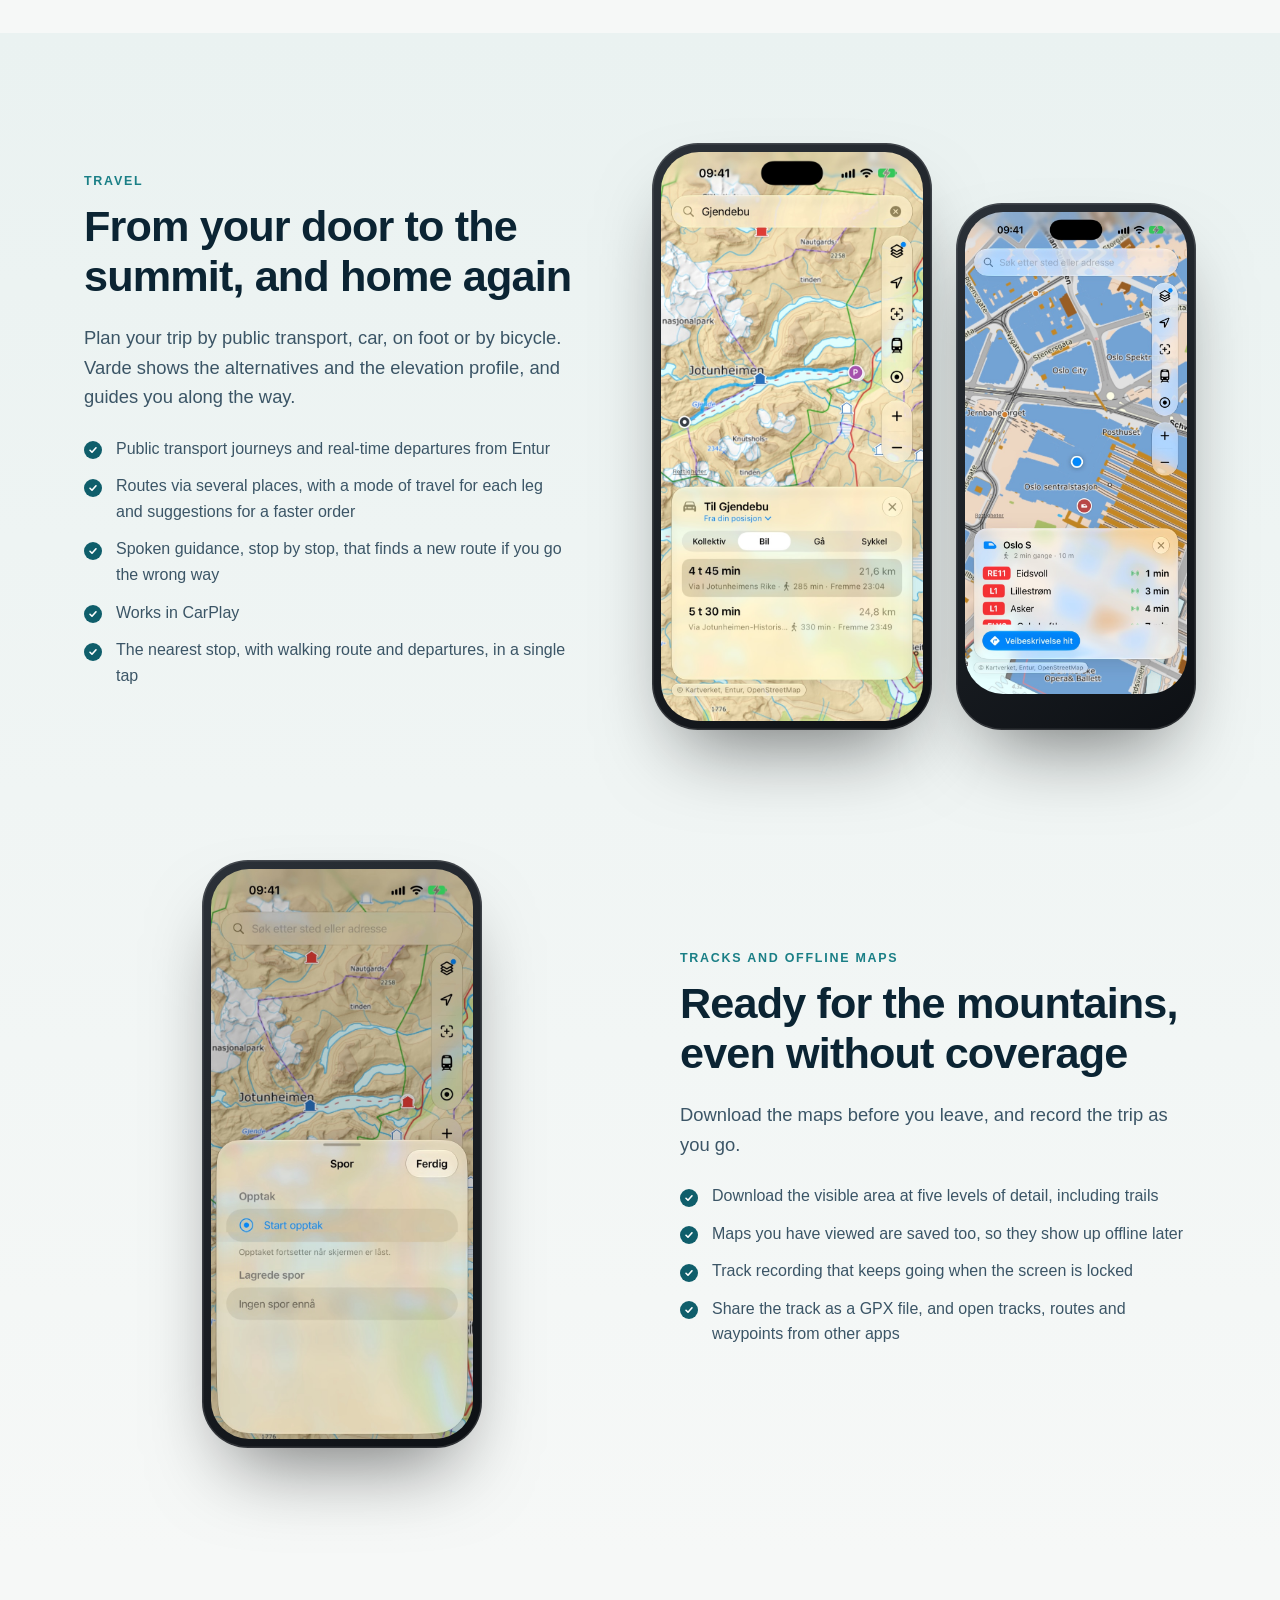
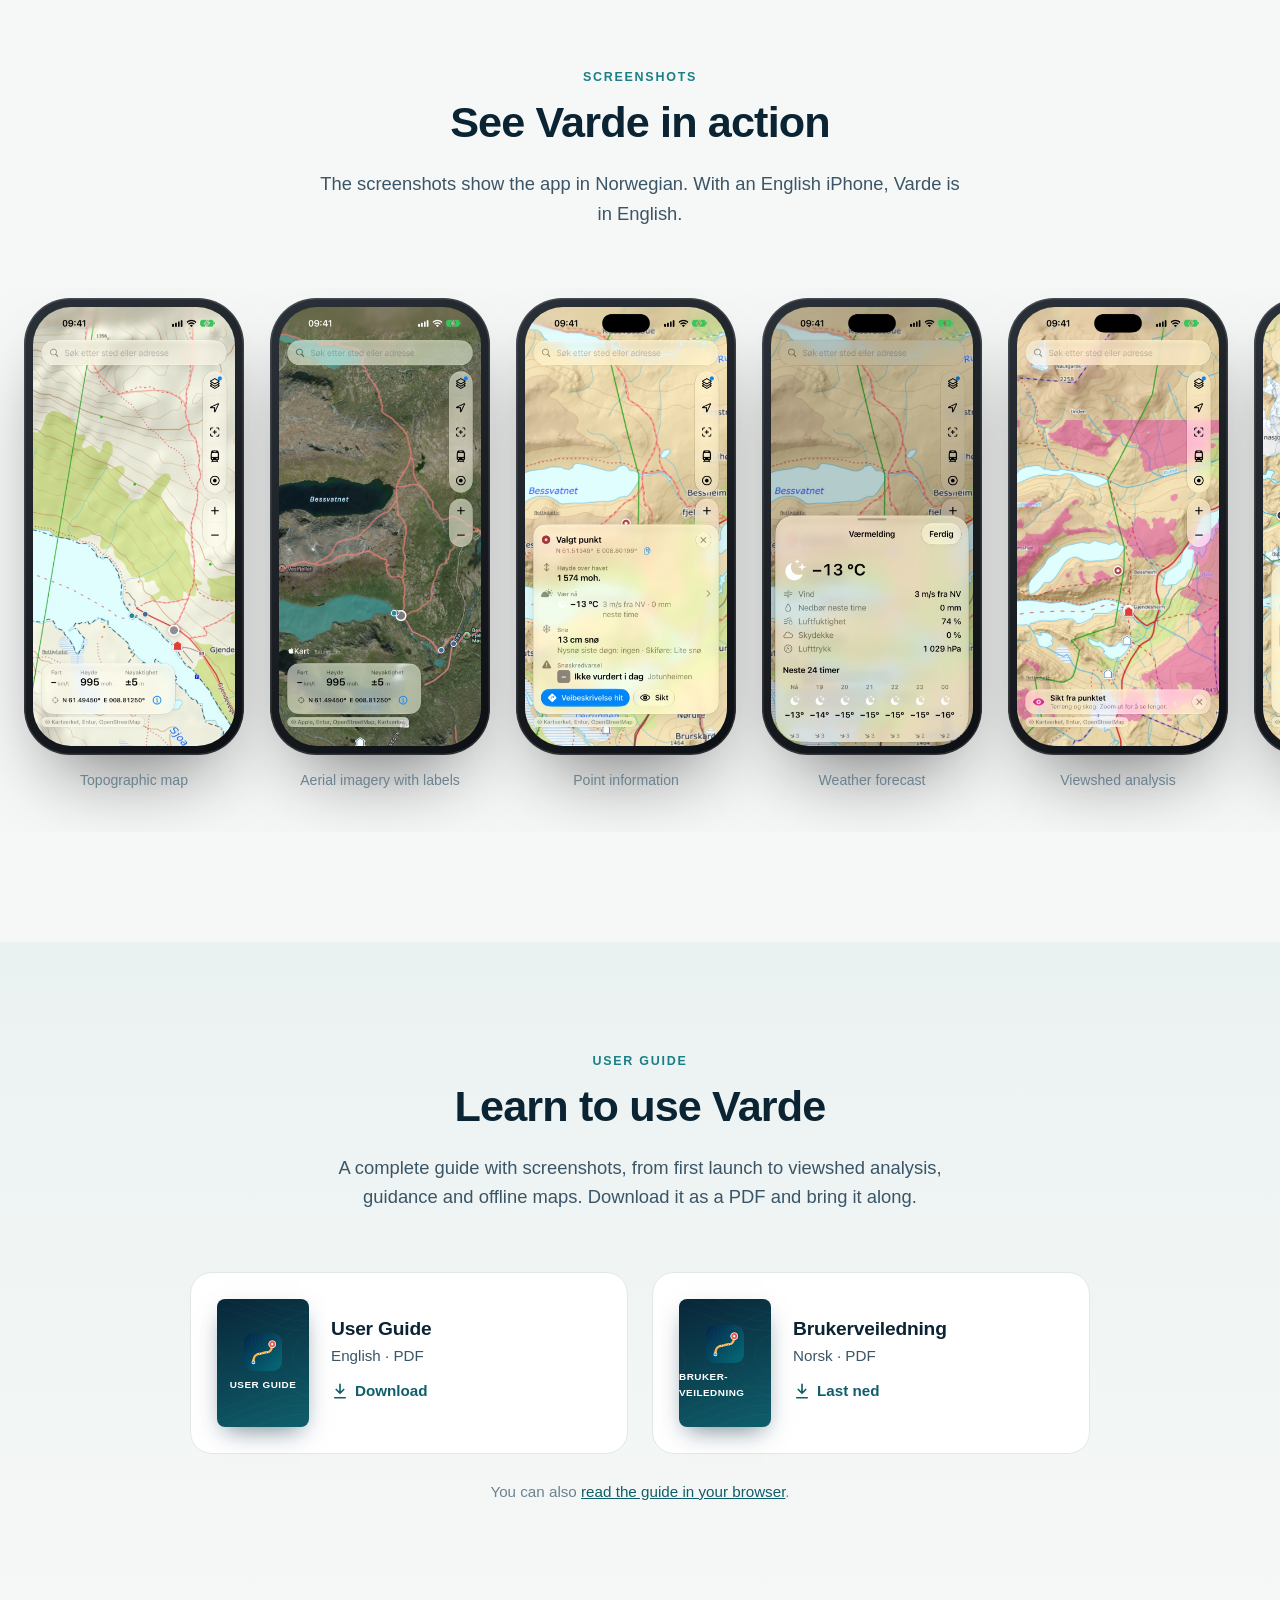
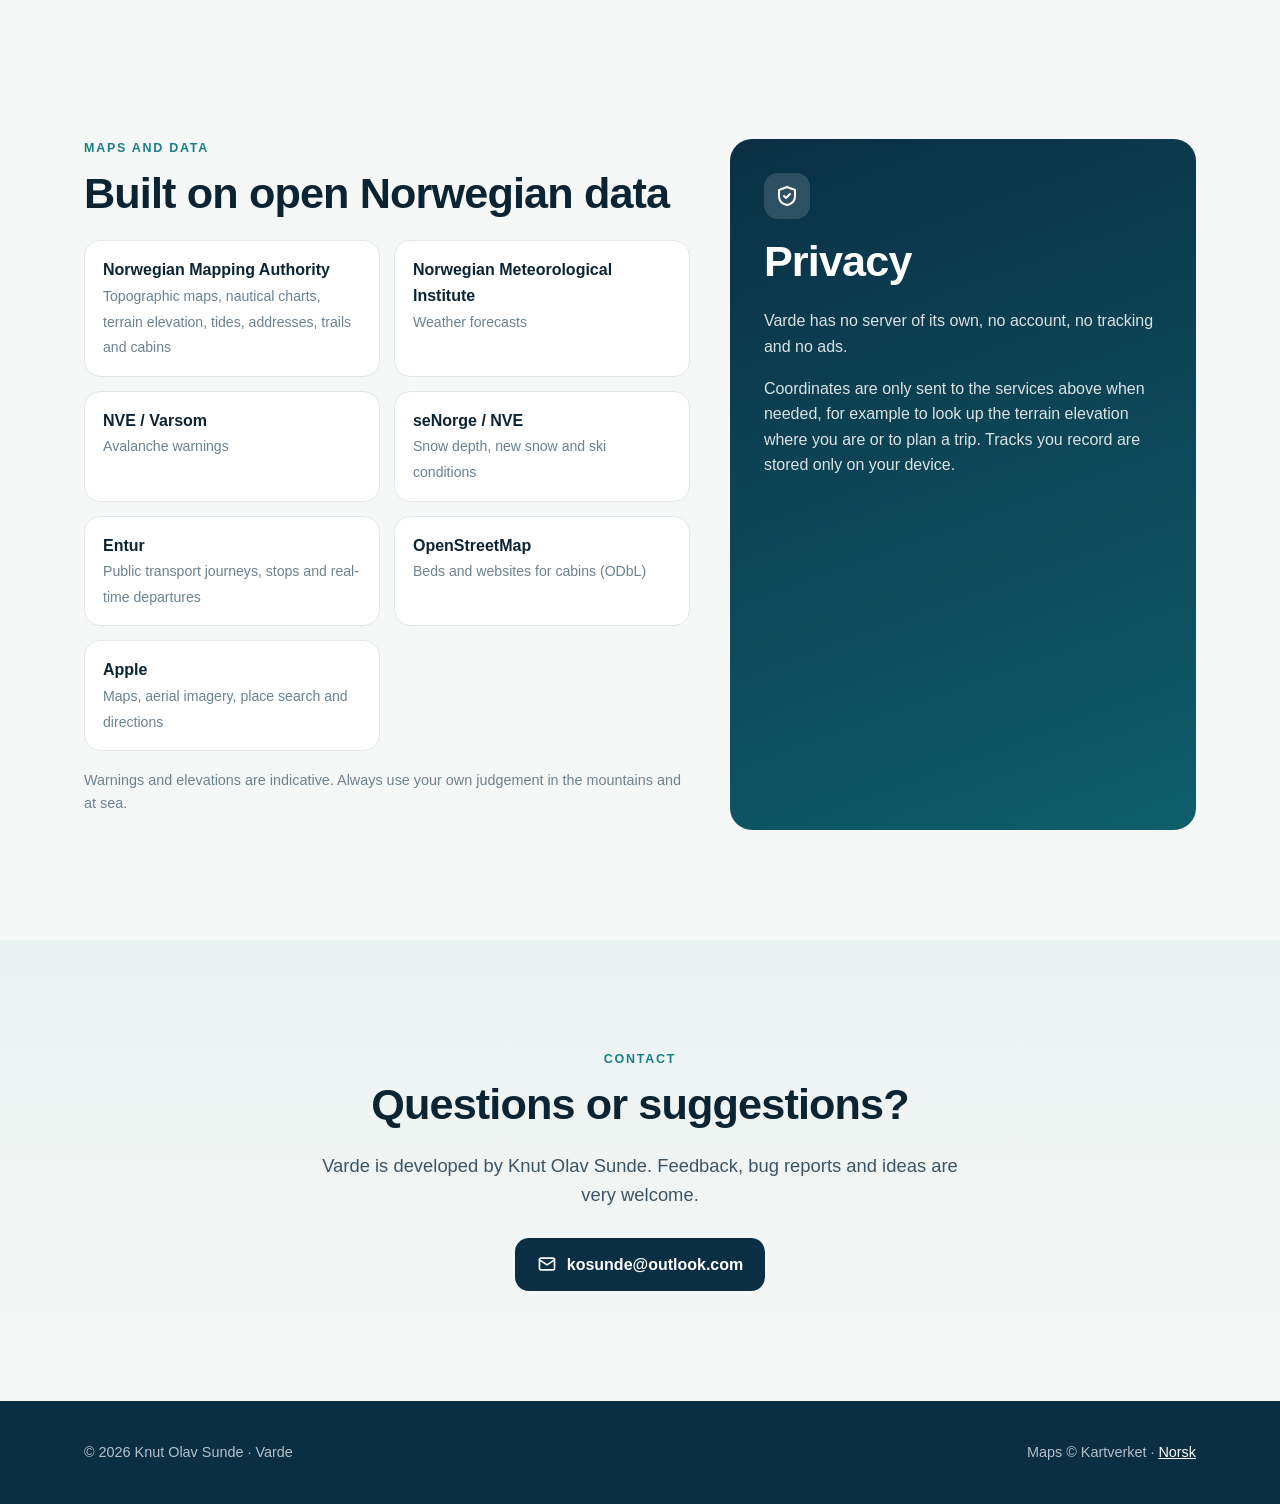
==== commit 563c15e3: "Ruter innom flere steder i nettsiden og veiledningene Nytt kapittel 7 i begge veiledningene om å lag" ====
--- a/en/index.html
+++ b/en/index.html
@@ -86,7 +86,7 @@
       <div class="feature reveal">
         <div class="ico c-coral"><svg viewBox="0 0 24 24" fill="none" stroke="currentColor" stroke-width="2" stroke-linecap="round" stroke-linejoin="round"><path d="M12 2 2 12l10 10 10-10z"/><path d="M9 14v-2a2 2 0 0 1 2-2h4M13 8l2 2-2 2"/></svg></div>
         <h3>Trip planning</h3>
-        <p>Directions by public transport, car, on foot and by bicycle, with an elevation profile and spoken turn-by-turn guidance, also in CarPlay.</p>
+        <p>Directions by public transport, car, on foot and by bicycle, and routes via several places with suggestions for a faster order. With an elevation profile and spoken turn-by-turn guidance, also in CarPlay.</p>
       </div>
       <div class="feature reveal">
         <div class="ico c-deep"><svg viewBox="0 0 24 24" fill="none" stroke="currentColor" stroke-width="2" stroke-linecap="round" stroke-linejoin="round"><rect x="5" y="3" width="14" height="14" rx="3"/><path d="M5 11h14M8 21l2-4M16 21l-2-4"/><circle cx="9" cy="14" r=".5"/><circle cx="15" cy="14" r=".5"/></svg></div>
@@ -186,7 +186,8 @@
         <p class="lead">Plan your trip by public transport, car, on foot or by bicycle. Varde shows the alternatives and the elevation profile, and guides you along the way.</p>
         <ul>
           <li>Public transport journeys and real-time departures from Entur</li>
-          <li>Spoken guidance that finds a new route if you go the wrong way</li>
+          <li>Routes via several places, with a mode of travel for each leg and suggestions for a faster order</li>
+          <li>Spoken guidance, stop by stop, that finds a new route if you go the wrong way</li>
           <li>Works in CarPlay</li>
           <li>The nearest stop, with walking route and departures, in a single tap</li>
         </ul>
